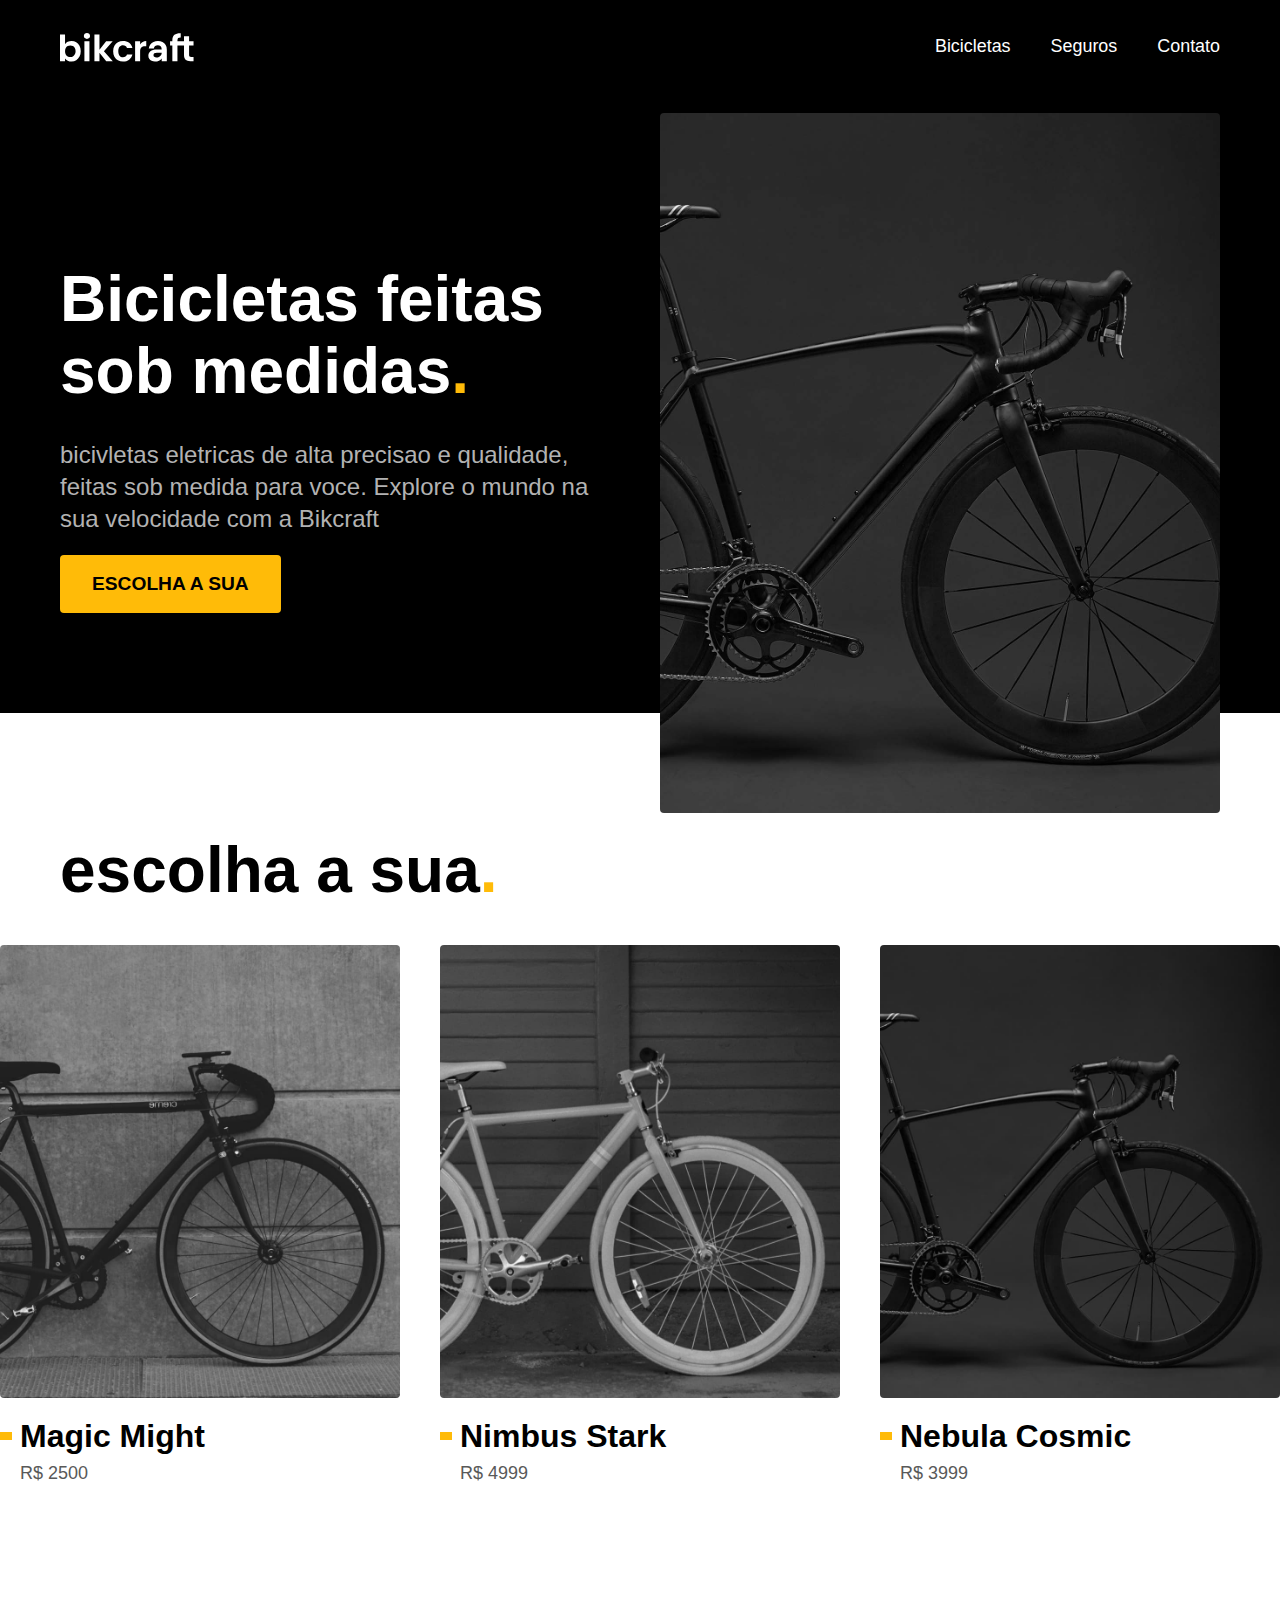
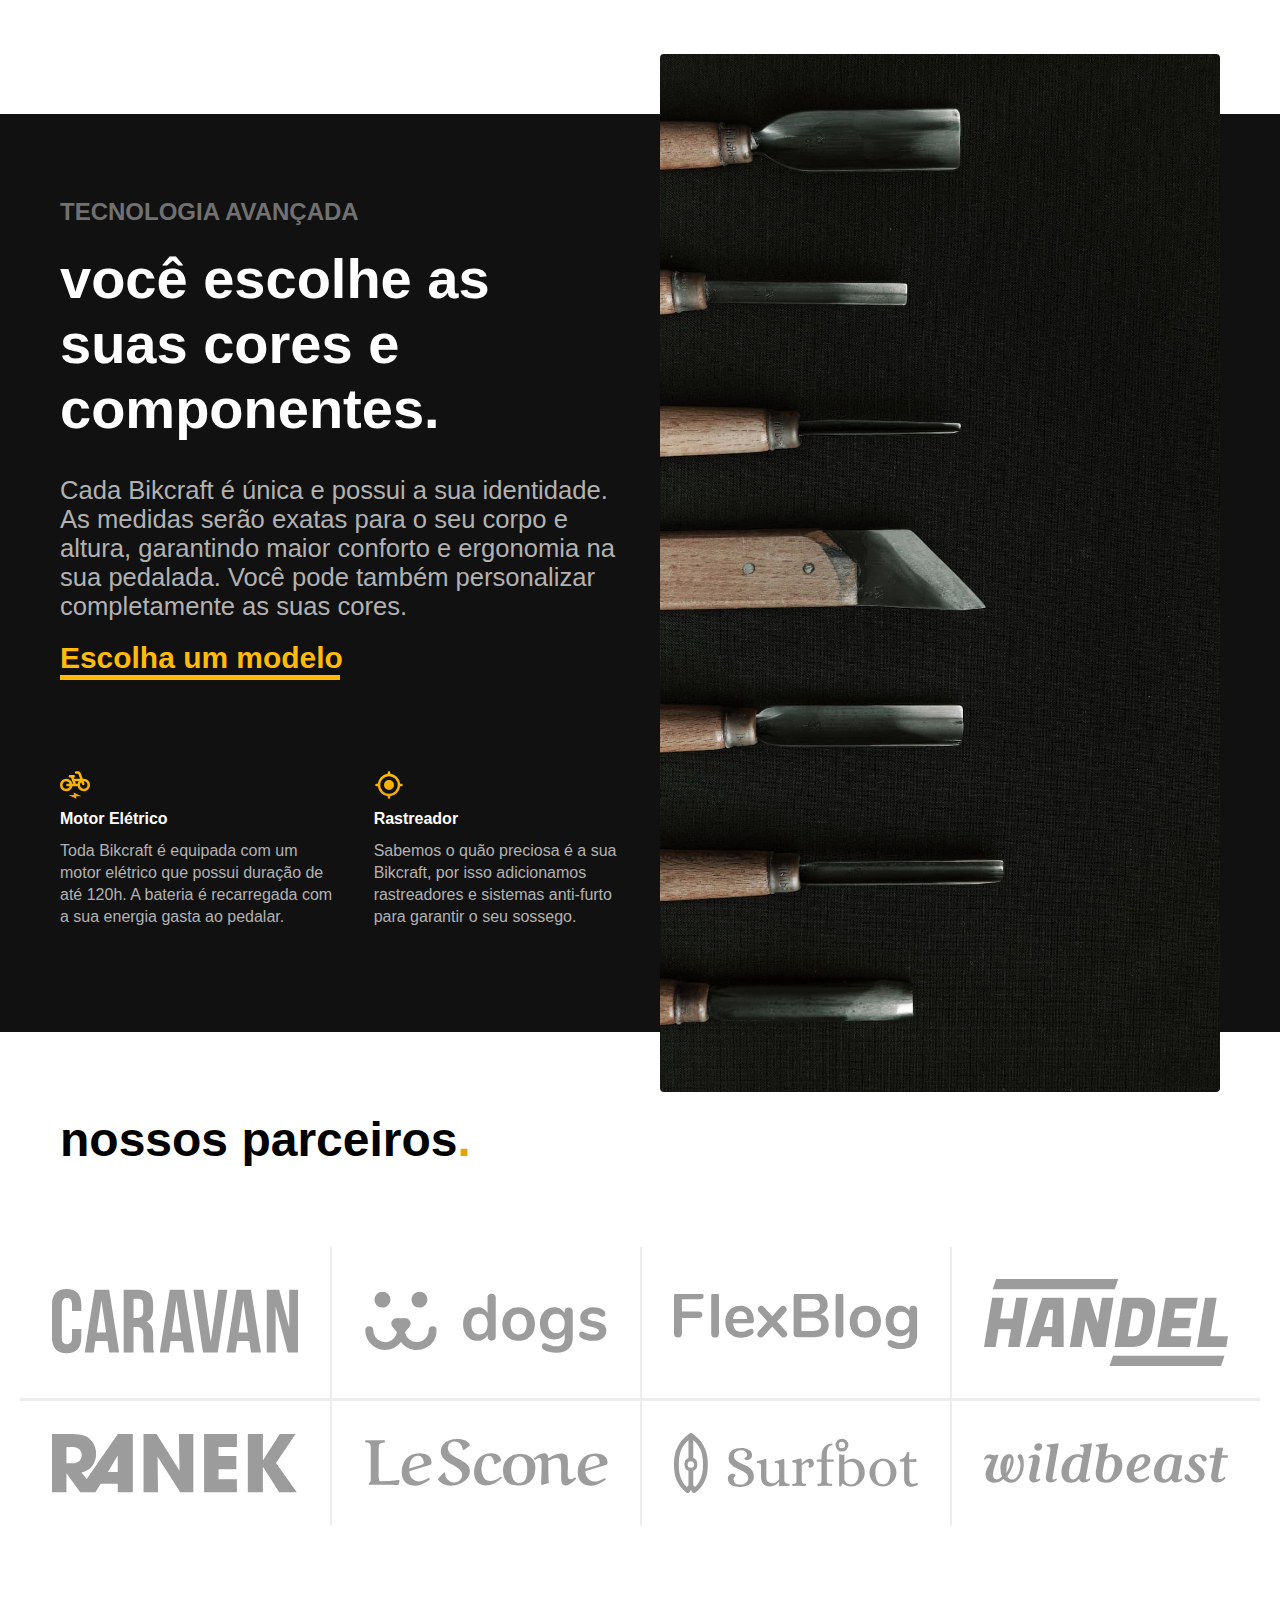
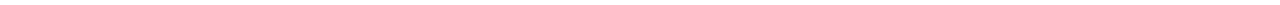
==== index.html @ d953f9ad "retirando a ultima foto do (nossos parceiros)" ====
<!DOCTYPE html>
<html lang="pt-br">

<head>
  <meta charset="UTF-8" />
  <meta http-equiv="X-UA-Compatible" content="IE=edge" />
  <meta name="viewport" content="width=device-width, initial-scale=1.0" />
  <meta name="`description"
    content="Bicicletas elétricas de alta precisão e qualidade, feitas sob medida para cliente. Explore o mundo na sua velocidade com a Bikcraft" />
  <link rel="shortcut icon" href="./img/icones/velocidade.svg" type="image/x-icon" />
  <title>Bikcraft-Bicicletas Elétricas</title>
  <link rel="stylesheet" href="style.css" />
</head>

<body>
  <header class="header-bg">
    <div class="header">
      <a href="./"><img src="./img/bikcraft.svg" alt="Logo da marca" /></a>
      <ul class="header-menu">
        <li><a href="./bicicleta.html">Bicicletas</a></li>
        <li><a href="./seguros.html">Seguros</a></li>
        <li><a href="./contato.html">Contato</a></li>
      </ul>
    </div>
  </header>
  <main class="introducao-bg">
    <div class="introducao">
      <div class="introducao-conteudo">
        <h1>Bicicletas feitas sob medidas<span>.</span></h1>
        <p>
          bicivletas eletricas de alta precisao e qualidade, feitas sob medida
          para voce. Explore o mundo na sua velocidade com a Bikcraft
        </p>
        <a href="./bicicletas.html">Escolha a sua</a>
      </div>
      <div class="introducao-img">
        <img src="./img/fotos/introducao.jpg" alt="bicicleta eletrica preta" />
      </div>
    </div>
  </main>
  <div class="escolha-sua">
    <div class="escolha-sua-bg">
      <div>
        <h1>escolha a sua<span>.</span></h1>
      </div>
      <ul>
        <a href="">
          <li>
            <img src="./img/bicicletas/magic-home.jpg" alt="bicicleta cor preta, fundo preto fosco" />
            <div>
              <h2>Magic Might</h2>
              <span>R$ 2500</span>
            </div>
          </li>
        </a>
        <a href="">
          <li>
            <img src="./img/bicicletas/nebula-home.jpg" alt="bicicleta" />
            <div>
              <h2>Nimbus Stark</h2>
              <span>R$ 4999</span>
            </div>
          </li>
        </a>
        <a href="">
          <li>
            <img src="./img/bicicletas/nimbus-home.jpg" alt="bicicleta cor branca" />
            <div>
              <h2>Nebula Cosmic</h2>
              <span>R$ 3999</span>
            </div>
          </li>
        </a>
      </ul>
    </div>
  </div>
  <article>
    <div class="tecnologia-avancada">
      <div class="textos">
        <h1>TECNOLOGIA AVANÇADA
        </h1>
        <h2>você escolhe as suas cores e componentes<span>.</span></h2>
        <p>Cada Bikcraft é única e possui a sua identidade. As medidas serão exatas para o seu corpo e altura, garantindo maior conforto e ergonomia na sua pedalada. Você pode também personalizar completamente as suas cores.</p>
        <a href="./"><h3>Escolha um modelo</h3></a>
        <ul>
          <li>
            <img src="./img/icones/eletrica.svg" alt="">
            <h4>Motor Elétrico</h4>
          <p>Toda Bikcraft é equipada com um motor elétrico que possui duração de até 120h. A bateria é recarregada com a sua energia gasta ao pedalar.</p></li>
          <li>
            <img src="./img/icones/rastreador.svg" alt="">
            <h4>Rastreador</h4>
          <p>Sabemos o quão preciosa é a sua Bikcraft, por isso adicionamos rastreadores e sistemas anti-furto para garantir o seu sossego.</p></li>
        </ul>
      </div>
      <div class="container-img">
      <img src="./img/fotos/tecnologia.jpg" alt="">
      </div>
    </div>
  </article>
  <section>
    <h2>nossos parceiros<span>.</span></h2>
    <ul>
      <li><img src="./img/parceiros/caravan.svg" alt=""></li>
      <li><img src="./img/parceiros/dogs.svg" alt=""></li>
      <li><img src="./img/parceiros/flexblog.svg" alt=""></li>
      <li><img src="./img/parceiros/handel.svg" alt=""></li>
      <li><img src="./img/parceiros/ranek.svg" alt=""></li>
      <li><img src="./img/parceiros/lescone.svg" alt=""></li>
      <li><img src="./img/parceiros/surfbot.svg" alt=""></li>
      <li><img src="./img/parceiros/wildbeast.svg" alt=""></li>
    </ul>
  </section>
</body>

</html>
---- style.css ----
* {
  margin: 0;
  padding: 0;
  box-sizing: border-box;
  list-style: none;
  text-decoration: none;
}
body {
    background-color: white;
  font-family: Arial, Helvetica, sans-serif;
  color: var(--W);
}
:root {
  --c12-color: #000000;
  --c11-color: #111111;
  --c10-color: #2e2e2e;
  --c9-color:  #404040;
  --c8-color:  #595959;
  --c7-color:  #717171;
  --c6-color:  #9c9c9c;
  --c5-color:  #b2b2b2;
  --c4-color:  #cccccc;
  --c3-color:  #dedede;
  --c2-color:  #ededed;
  --c1-color:  #f7f7f7;
  --W:         #ffffff;
  --p5-color:  #332200;
  --p4-color:  #664400;
  --p3-color:  #a66f00;
  --p2-color:  #e4a30b;
  --p1-color:  #ffbb08;
}
a{
    color: inherit;
}
.header-bg{
    background-color: var(--c12-color);
}
.header{
    display: flex;
    flex-wrap: wrap;
    justify-content: space-between;
    align-items: center;
    padding: 1.25rem;
    max-width: 1200px;
    margin: 0 auto;
    padding: 1.25rem;
    
}
.header-menu{
    display: flex;
    flex-wrap: wrap;
    gap: 2.5rem;
}
.header-menu a{
    display: inline-block;
    padding: 1rem 0;
    color: var(--W);
    font-size: 1.12rem;
    position: relative;
}
.header-menu a::after{
    content: "";
    display: block;
    height: 2px;
    width:0%;
    background-color: var(--W);
    margin-top: 4px;
    transition: 0.3s;
    position: absolute;
}
.header-menu a:hover::after{
    width: 100%;
}
img{
    width: 100%;
    display:block;
}
.introducao{
    display: grid;
    grid-template-columns: repeat(2,1fr);
    gap:0 2.5rem;
    max-width: 1200px;
    padding: 1.25rem;
    margin: 0 auto;
}
.introducao-bg{
    background-color: rgb(0, 0, 0);
    box-shadow: inset 0 -120px rgb(255, 255, 255);
}
.introducao-conteudo{
    align-self: end;
    padding-bottom: 12.5rem;
}
.introducao-conteudo h1{
    font-size: 4rem;
    margin-bottom:2rem;
    line-height: 1.125;
}
.introducao-conteudo span, .escolha-sua-bg div span{
    color: var(--p1-color);
}
.introducao-conteudo p{
    color: var(--c5-color);
    line-height: 2rem;
    font-size:1.5rem;
    margin-bottom:1.25rem;
}
.introducao-conteudo a{
    display: inline-block;
    font-size: 1.2rem;
    font-weight: bold;
    line-height: 1.33;
    text-transform: uppercase;
    color: var(--c12-color);
    padding: 1rem 2rem;
    border-radius: 4px;
    background-color: var(--p1-color);
    box-shadow: 0px 1px 2px rgb(0, 0, 0, 0.1);
}
.introducao-conteudo a:hover{
    background-color:#e2a408;
}
.introducao img, .container-img img{
    height: 100%;
    object-fit: cover;
    border-radius: 4px;
}
.escolha-sua{
    color: var(--c12-color);
    padding-bottom: 150px;
}
.escolha-sua-bg > div{
    max-width: 1200px;
    margin: 0 auto;
    font-size: 2rem;
    font-weight: bold;
    margin-bottom: 2.4rem;
    padding-left: 20px;
}
.escolha-sua-bg ul{
    max-width: 1400px;
    margin: 0 auto;
    display: grid;
    grid-template-columns: repeat(3,1fr);
    gap: 2.5rem;
}
.escolha-sua-bg img{
   max-width: 100%;
   min-width: 280px;
   border-radius: 4px;
   margin-bottom: 20px;
   object-fit: cover;
}
.escolha-sua-bg ul a li div > h2{
    font-size: 2rem;
    margin-bottom: 0.5rem;
    display: flex;
    align-items: center;
    
}
.escolha-sua-bg h2::before{
    content: "";
    display: inline-block;
    width: 12px;
    height: 8px;
    background-color: var(--p1-color);
    margin-right: 8px;
    transition: width 0.2s;
}
.escolha-sua-bg a:hover h2::before{
    width: 24px;
}
.escolha-sua-bg ul a li span{
    color: var(--c8-color);
    padding-left: 20px;
    font-size: 1.125rem;
}
article{

    box-shadow: inset 0 -80px var(--W), inset 0 80px var(--W);
    background-color:var(--c11-color);
}
.tecnologia-avancada{
    display: grid;
    grid-template-columns: repeat(2,1fr);
    gap:0 2.5rem;
    max-width: 1200px;
    padding: 1.25rem;
    margin: 0 auto;
}
.textos{
    padding: 9rem 0;
}
.textos h1{
font-size: 1.5rem;
color: var(--c7-color);
margin-bottom: 20px;
}
.textos h2{
    font-size: 3.5rem;
    margin-bottom: 35px;
}
.textos p{
    font-size: 1.6rem;
    color:var(--c5-color);
    margin-bottom: 20px;
}
.textos a{
    font-size: 1.6rem;
    color: var(--p1-color);
    display: inline-block;
}
.textos a h3{
    display: flex;
    flex-direction: column-reverse;
}
.textos h3::before{
    display: block;
    content: "";
    width: 17.5rem;
    height: 5px;
    background-color: var(--p1-color);
}
.textos a:hover h3::before{
    background-color: var(--W);
}
.textos h3:hover{
    color: var(--W);
}
.textos ul{
    margin-top: 90px;
    display: flex;
    gap: 40px;
}
.textos li{
    display: flex;
    flex-direction: column;
}
.textos li h4{
    margin-bottom: 12px;
}
.textos li p{
    font-size: 1rem;
    line-height: 22px;
}
.textos li img{
    width: 30px;
    margin-bottom: 10px;
}
section h2 {
    margin: 0 auto;
    max-width: 1200px;
    font-size: 3rem;
    color:var(--c12-color);
    padding-left: 20px;
}
section h2 > span{
    color: var(--p2-color);
}
section ul{
    max-width:1400px;
    display: grid;
    grid-template-columns: repeat(4, 1fr);
    margin: 0 auto;
    padding: 5rem 20px;
}
section ul li{
  display: flex;
  padding: 2rem;
  border-left: 2px solid var(--c2-color);
}
section ul li{
    border-top: solid var(--c2-color);
}
section ul li:nth-last-child(n + 5) {
    border-top: 2px solid var(--cor-2);
  }
section ul li img{
    max-width: 100%;
    height: auto;
    display: block;
    margin: auto;
}
section ul li:first-child, section ul li:nth-child(5) {
    border-left: none;
}
@media screen and (max-width:950px) and (max-width:1400px){
    .escolha-sua-bg ul{
        gap: 1.5rem;
        margin: 0 1rem;
        overflow: scroll;
        overflow-y:hidden;
        padding-bottom: 8px;
      }
      .escolha-sua-bg > li:last-child{
        background-color: red;
      }
      .tecnologia-avancada{
          grid-template-columns: 1fr;
      }
      .container-img{
           display: none;
      }
}
@media (max-width:820px) {
    .header-menu{
        gap:1.25rem;
    }
    .header-menu a{
        background-color: var(--c11-color);
        padding: 0.75rem 1rem;
        border-radius:4px ;
    }
    .header-menu a::after{
        display: none;
    }
    .header-menu a:hover{
        background-color:var(--c10-color);
    }
    .introducao{
        grid-template-columns: 1fr;
    }
    .introducao-conteudo{
        padding-bottom: 1.5rem;
    }
    .introducao img{
        height: 300px;
    }
    .escolha-sua-bg > div{
        font-size: 1rem;
    }
    .escolha-sua{
        display: block;
    }
    .introducao-conteudo h1, .textos h1{
        font-size: 2rem;
        margin-bottom:0.5rem;
    }
    .introducao-conteudo p, .textos p{
        font-size: 1.125rem;
        line-height: 1.5rem;
    }

    .introducao-conteudo a{
        font-size: 1rem;
        line-height: 1.33;
        padding: 1rem 1rem;
    }
    section ul{
            grid-template-columns: repeat(2,1fr);
    }
    section ul li:nth-child(odd) {
        border-left: none;
    }
    section ul li:nth-child(n+3){
        border-top: 2px solid var(--c2-color);
      }
}
@media(max-width:600px){
    .header{
        flex-direction: column;
    }
    .header-menu{
        gap:0.75rem;
        margin-top: 1rem;
        flex-direction: column;
        align-items: center;
    }
    .header-menu a{
        padding:0.5rem 0.75rem;
        /*font-size:;*/
    }
    .header > a::after{
        display: block;
        width: 50%;
        margin: 5px auto 0 auto;
        content: "";
        height: 2px;
        background-color: var(--W);
      }
}
@media screen and (max-width:600px) {
    .escolha-sua{
        padding-bottom: 0;
    }
    .textos h1{
        font-size: 1.2rem;
    }
    .textos h2{
        font-size: 2rem;
    }
    .textos ul{
        margin-top: 80px;
        display: flex;
        flex-direction: column;
        gap: 40px;
    }
}
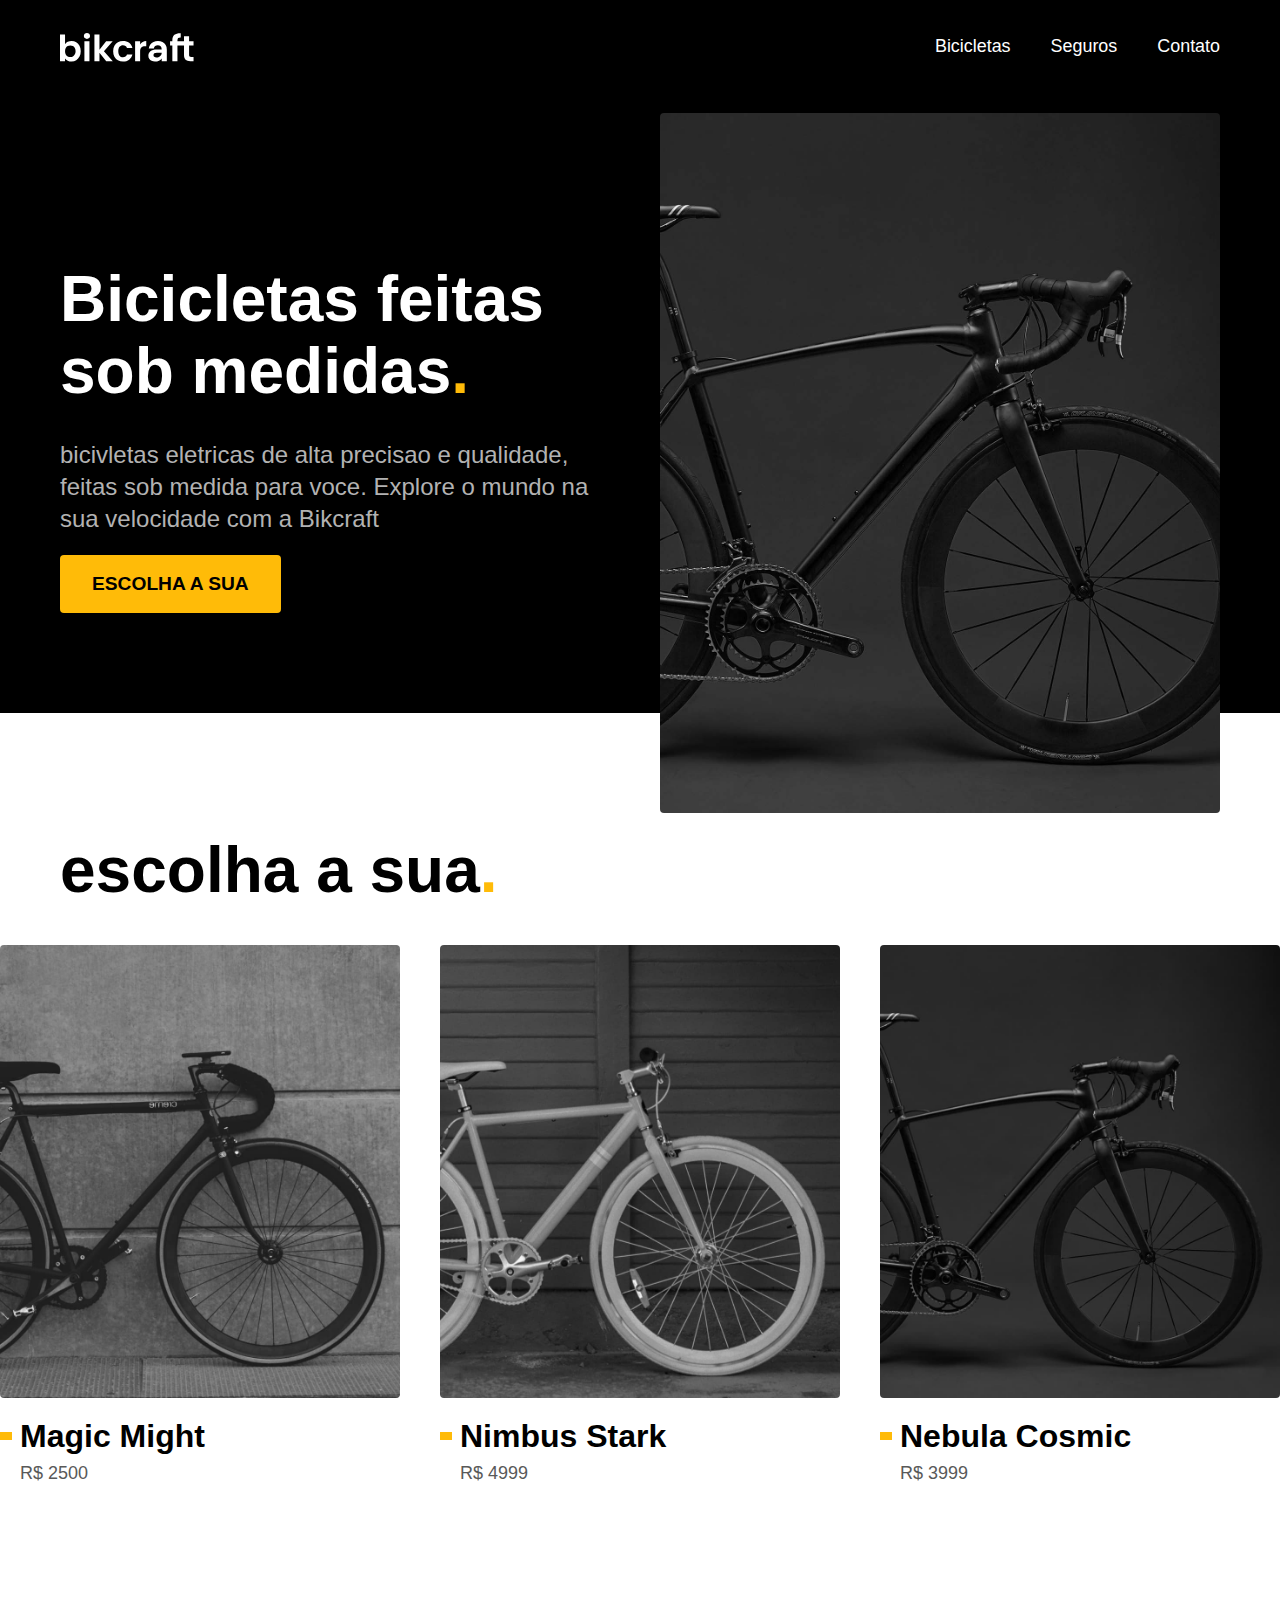
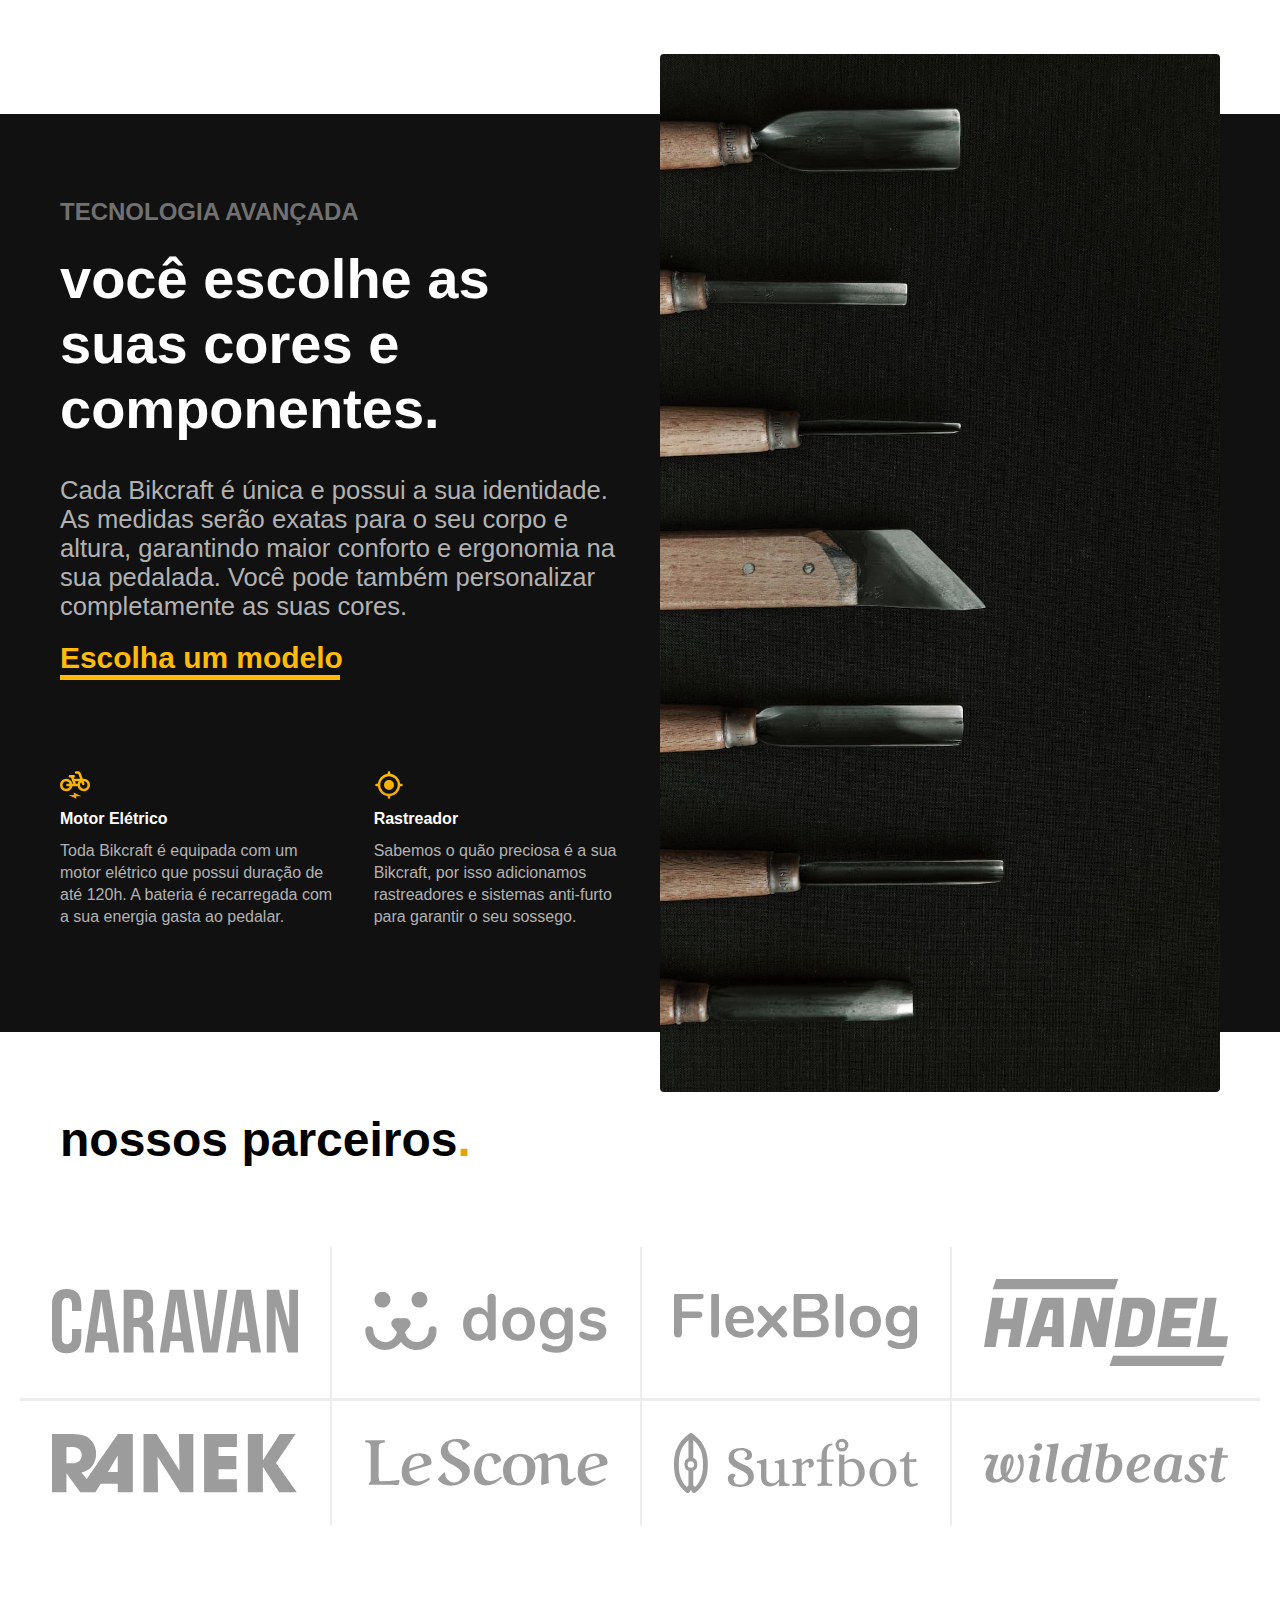
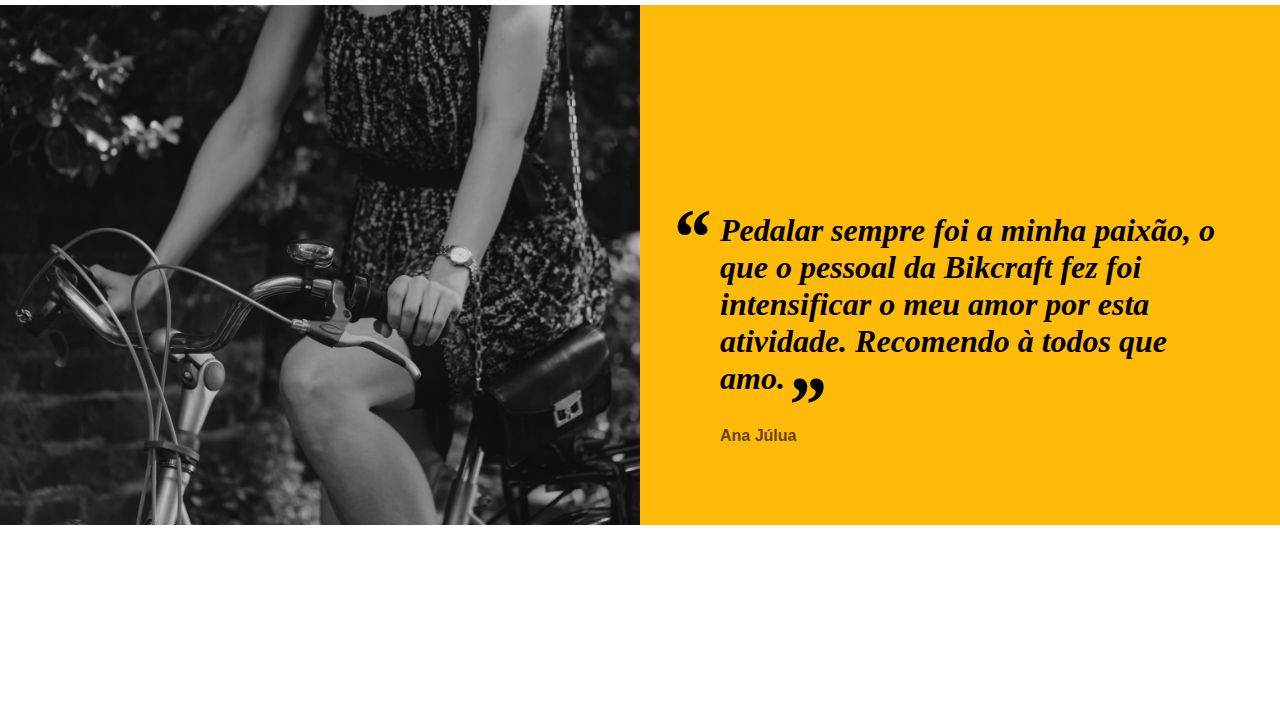
==== commit a39e7b04: "adicionei um novo container" ====
--- a/index.html
+++ b/index.html
@@ -111,6 +111,13 @@
       <li><img src="./img/parceiros/wildbeast.svg" alt=""></li>
     </ul>
   </section>
+   <div class="pedalar">
+     <div class="pedalada-img">
+     <img src="./img/fotos/depoimento.jpg" alt="">
+     </div>
+     <div class="texto-pedalar"><p>Pedalar sempre foi a minha paixão, o que o pessoal da Bikcraft fez foi intensificar o meu amor por esta atividade. Recomendo à todos que amo.</p>
+    <span>Ana Júlua</span></div>
+   </div>
 </body>
 
 </html>--- a/style.css
+++ b/style.css
@@ -285,6 +285,48 @@
 section ul li:first-child, section ul li:nth-child(5) {
     border-left: none;
 }
+.pedalar{
+  display: grid;
+  grid-template-columns: repeat(2, 1fr);
+  background-color: var(--p1-color);
+ margin-bottom: 200px;
+}
+.pedalada-img > img{
+    max-height: 520px;
+    object-fit: cover;
+}
+.texto-pedalar{
+    color: black;
+    align-self: end;
+    padding: 40px 40px 80px 80px;
+}
+.texto-pedalar p{
+    position: relative;
+    max-width: 32ch;
+    font-size: 2rem;
+    font-family: "Merriweather", serif;
+    font-style: italic;
+    font-weight: 900;
+    margin-bottom: 30px;
+
+}
+.texto-pedalar p::before{
+    content: "“";
+    left: -50px;
+    top: -20px;
+}
+.texto-pedalar p::after{
+    content: "”";
+}
+.texto-pedalar p::after,.texto-pedalar p::before{
+    font-size: 5rem;
+    color: var(--cor-p2);
+    position: absolute;
+}
+.texto-pedalar span{
+    color: var(--p4-color);
+    font-weight: 600;
+}
 @media screen and (max-width:950px) and (max-width:1400px){
     .escolha-sua-bg ul{
         gap: 1.5rem;
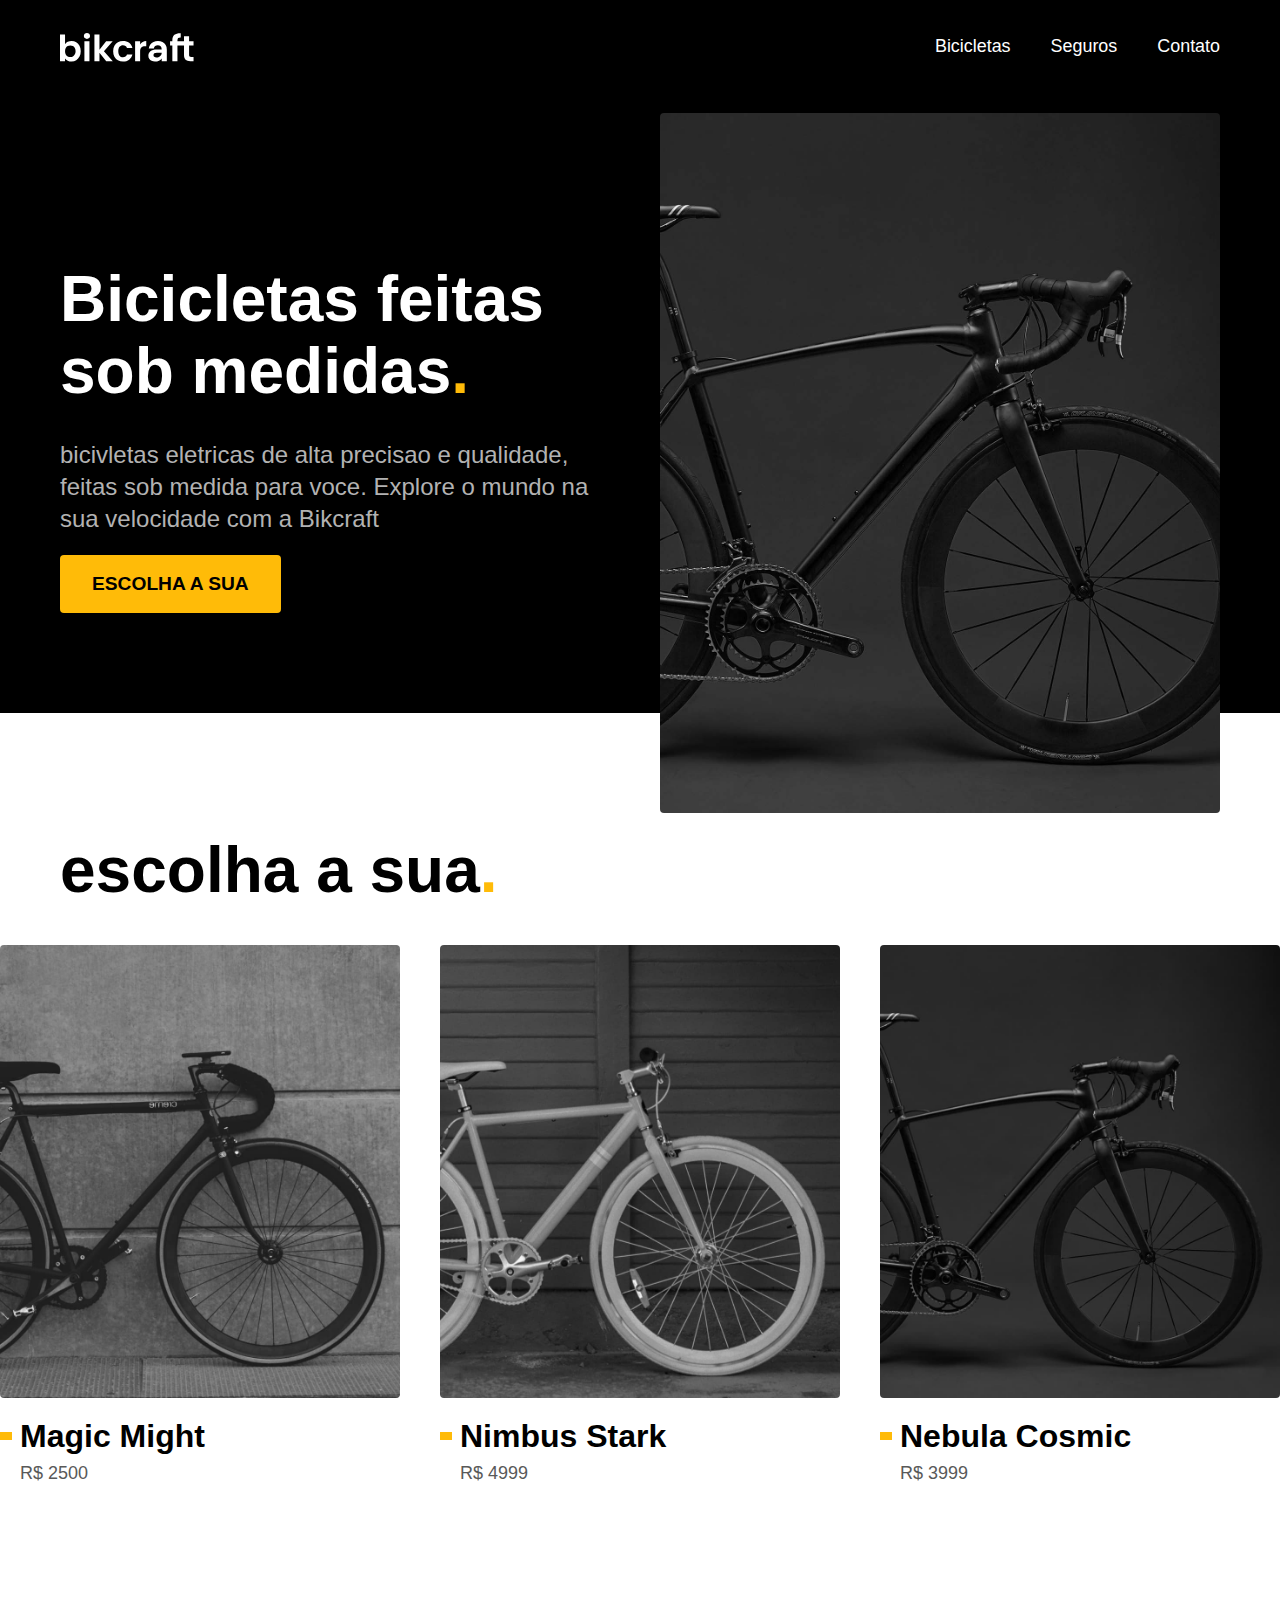
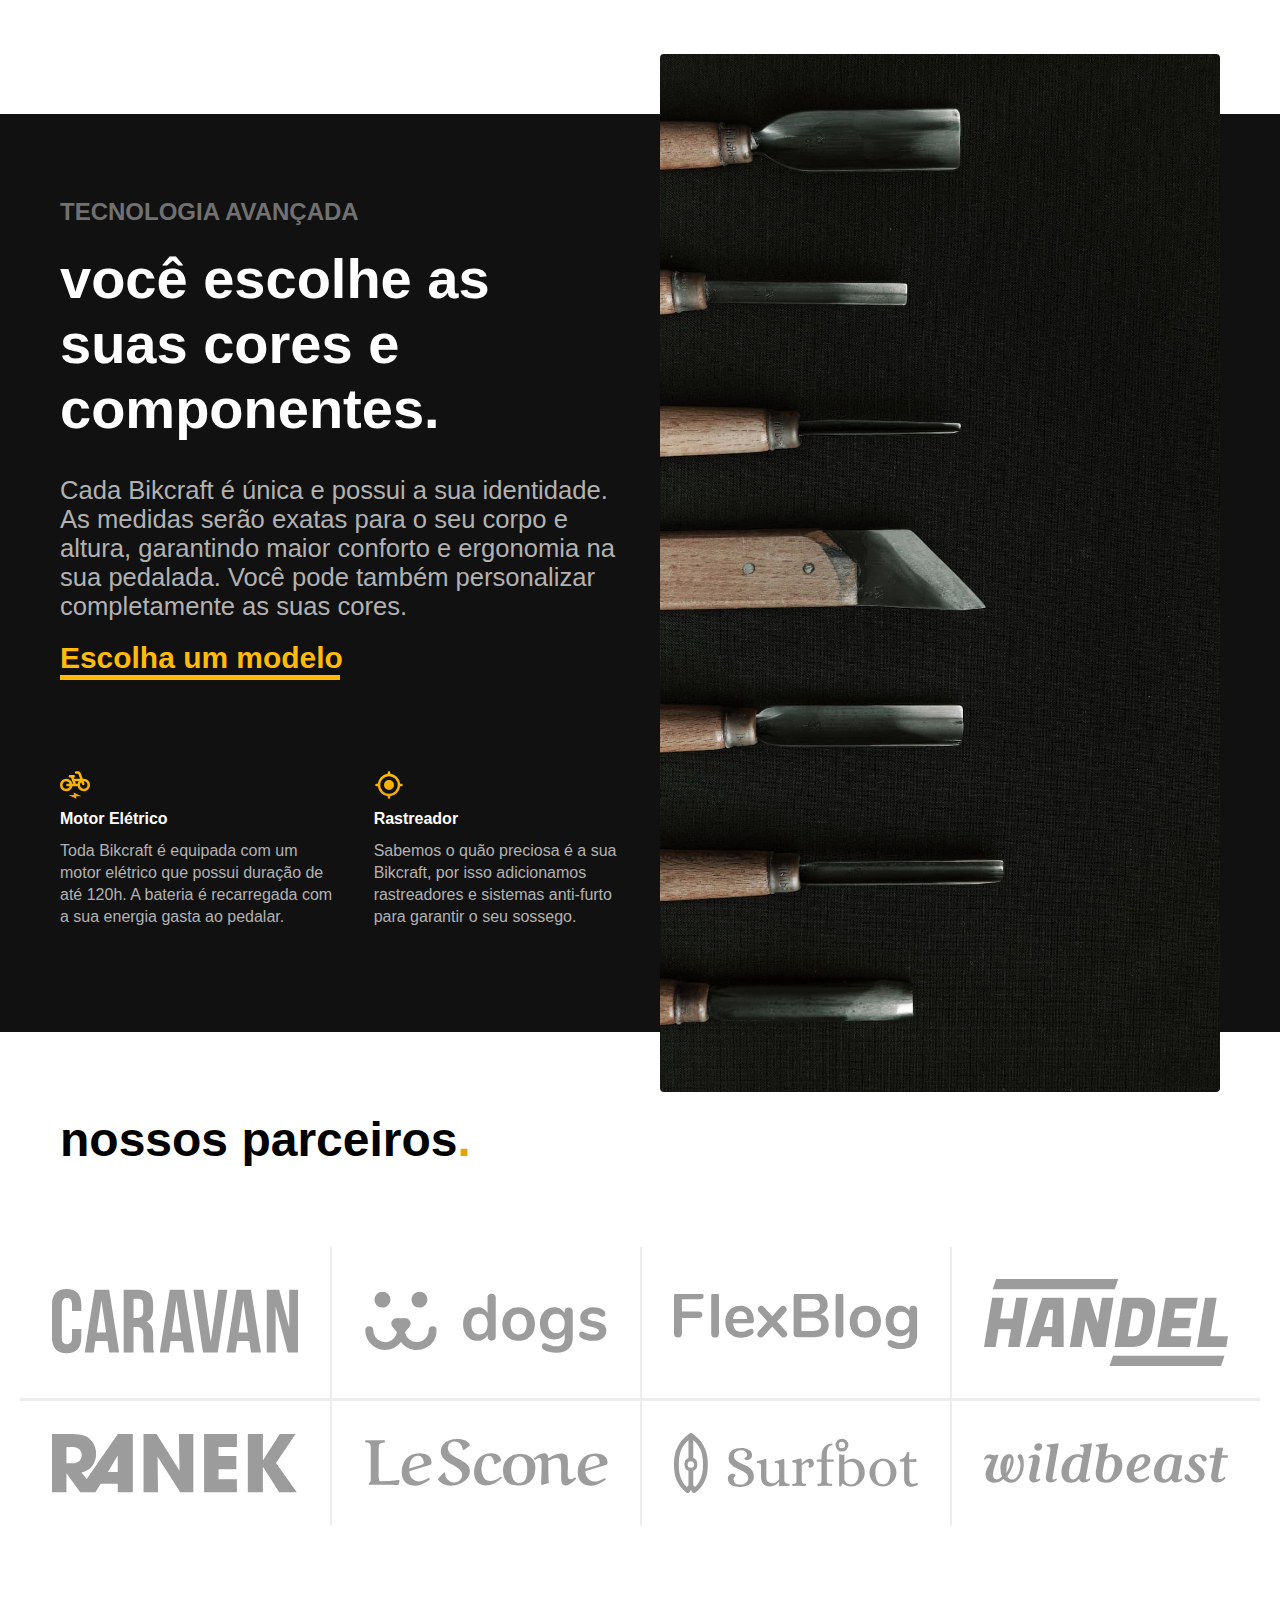
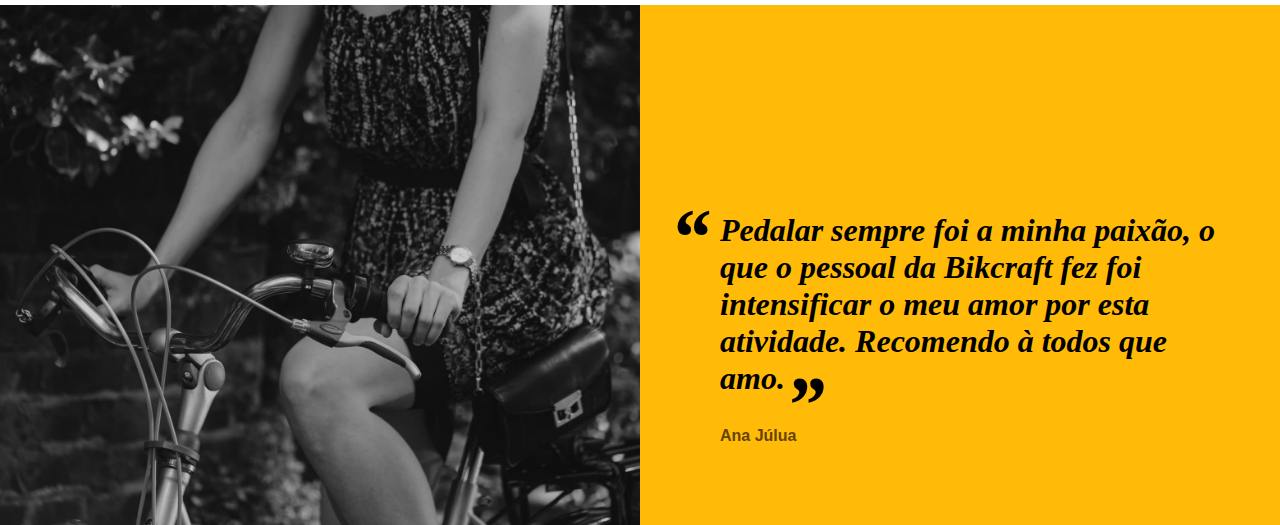
==== commit b72eb072: "pedalar arrumado" ====
--- a/index.html
+++ b/index.html
@@ -1,123 +1,179 @@
 <!DOCTYPE html>
 <html lang="pt-br">
+  <head>
+    <meta charset="UTF-8" />
+    <meta http-equiv="X-UA-Compatible" content="IE=edge" />
+    <meta name="viewport" content="width=device-width, initial-scale=1.0" />
+    <meta
+      name="`description"
+      content="Bicicletas elétricas de alta precisão e qualidade, feitas sob medida para cliente. Explore o mundo na sua velocidade com a Bikcraft"
+    />
+    <link
+      rel="shortcut icon"
+      href="./img/icones/velocidade.svg"
+      type="image/x-icon"
+    />
+    <title>Bikcraft-Bicicletas Elétricas</title>
+    <link rel="stylesheet" href="style.css" />
+  </head>
 
-<head>
-  <meta charset="UTF-8" />
-  <meta http-equiv="X-UA-Compatible" content="IE=edge" />
-  <meta name="viewport" content="width=device-width, initial-scale=1.0" />
-  <meta name="`description"
-    content="Bicicletas elétricas de alta precisão e qualidade, feitas sob medida para cliente. Explore o mundo na sua velocidade com a Bikcraft" />
-  <link rel="shortcut icon" href="./img/icones/velocidade.svg" type="image/x-icon" />
-  <title>Bikcraft-Bicicletas Elétricas</title>
-  <link rel="stylesheet" href="style.css" />
-</head>
-
-<body>
-  <header class="header-bg">
-    <div class="header">
-      <a href="./"><img src="./img/bikcraft.svg" alt="Logo da marca" /></a>
-      <ul class="header-menu">
-        <li><a href="./bicicleta.html">Bicicletas</a></li>
-        <li><a href="./seguros.html">Seguros</a></li>
-        <li><a href="./contato.html">Contato</a></li>
+  <body>
+    <header class="header-bg">
+      <div class="header">
+        <a href="./"><img src="./img/bikcraft.svg" alt="Logo da marca" /></a>
+        <ul class="header-menu">
+          <li><a href="./bicicleta.html">Bicicletas</a></li>
+          <li><a href="./seguros.html">Seguros</a></li>
+          <li><a href="./contato.html">Contato</a></li>
+        </ul>
+      </div>
+    </header>
+    <main class="introducao-bg">
+      <div class="introducao">
+        <div class="introducao-conteudo">
+          <h1>Bicicletas feitas sob medidas<span>.</span></h1>
+          <p>
+            bicivletas eletricas de alta precisao e qualidade, feitas sob medida
+            para voce. Explore o mundo na sua velocidade com a Bikcraft
+          </p>
+          <a href="./bicicletas.html">Escolha a sua</a>
+        </div>
+        <div class="introducao-img">
+          <img
+            src="./img/fotos/introducao.jpg"
+            alt="bicicleta eletrica preta"
+          />
+        </div>
+      </div>
+    </main>
+    <div class="escolha-sua">
+      <div class="escolha-sua-bg">
+        <div>
+          <h1>escolha a sua<span>.</span></h1>
+        </div>
+        <ul>
+          <a href="">
+            <li>
+              <img
+                src="./img/bicicletas/magic-home.jpg"
+                alt="bicicleta cor preta, fundo preto fosco"
+              />
+              <div>
+                <h2>Magic Might</h2>
+                <span>R$ 2500</span>
+              </div>
+            </li>
+          </a>
+          <a href="">
+            <li>
+              <img src="./img/bicicletas/nebula-home.jpg" alt="bicicleta" />
+              <div>
+                <h2>Nimbus Stark</h2>
+                <span>R$ 4999</span>
+              </div>
+            </li>
+          </a>
+          <a href="">
+            <li>
+              <img
+                src="./img/bicicletas/nimbus-home.jpg"
+                alt="bicicleta cor branca"
+              />
+              <div>
+                <h2>Nebula Cosmic</h2>
+                <span>R$ 3999</span>
+              </div>
+            </li>
+          </a>
+        </ul>
+      </div>
+    </div>
+    <article>
+      <div class="tecnologia-avancada">
+        <div class="textos">
+          <h1>TECNOLOGIA AVANÇADA</h1>
+          <h2>você escolhe as suas cores e componentes<span>.</span></h2>
+          <p>
+            Cada Bikcraft é única e possui a sua identidade. As medidas serão
+            exatas para o seu corpo e altura, garantindo maior conforto e
+            ergonomia na sua pedalada. Você pode também personalizar
+            completamente as suas cores.
+          </p>
+          <a href="./"><h3>Escolha um modelo</h3></a>
+          <ul>
+            <li>
+              <img src="./img/icones/eletrica.svg" alt="" />
+              <h4>Motor Elétrico</h4>
+              <p>
+                Toda Bikcraft é equipada com um motor elétrico que possui
+                duração de até 120h. A bateria é recarregada com a sua energia
+                gasta ao pedalar.
+              </p>
+            </li>
+            <li>
+              <img src="./img/icones/rastreador.svg" alt="" />
+              <h4>Rastreador</h4>
+              <p>
+                Sabemos o quão preciosa é a sua Bikcraft, por isso adicionamos
+                rastreadores e sistemas anti-furto para garantir o seu sossego.
+              </p>
+            </li>
+          </ul>
+        </div>
+        <div class="container-img">
+          <img src="./img/fotos/tecnologia.jpg" alt="" />
+        </div>
+      </div>
+    </article>
+    <section>
+      <h2>nossos parceiros<span>.</span></h2>
+      <ul>
+        <li><img src="./img/parceiros/caravan.svg" alt="" /></li>
+        <li><img src="./img/parceiros/dogs.svg" alt="" /></li>
+        <li><img src="./img/parceiros/flexblog.svg" alt="" /></li>
+        <li><img src="./img/parceiros/handel.svg" alt="" /></li>
+        <li><img src="./img/parceiros/ranek.svg" alt="" /></li>
+        <li><img src="./img/parceiros/lescone.svg" alt="" /></li>
+        <li><img src="./img/parceiros/surfbot.svg" alt="" /></li>
+        <li><img src="./img/parceiros/wildbeast.svg" alt="" /></li>
+      </ul>
+    </section>
+    <div class="pedalar">
+      <div class="pedalada-img">
+        <img src="./img/fotos/depoimento.jpg" alt="" />
+      </div>
+      <div class="texto-pedalar">
+        <p>
+          Pedalar sempre foi a minha paixão, o que o pessoal da Bikcraft fez foi
+          intensificar o meu amor por esta atividade. Recomendo à todos que amo.
+        </p>
+        <span>Ana Júlua</span>
+      </div>
+    </div>
+    <div class="seguros">
+      <h1>Seguro<span>.</span></h1>
+      <ul class="item-seguros">
+        <li>
+          <h1>Prata</h1>
+          <p>R$ 199</p>
+          <p>mensal</p>
+          <ul><li>Duas Trocas por ano</li>
+            <li>Assistencia</li>
+            <li>Suporte 08h</li>
+            <li>Coberto estadual</li></ul>
+            <button>Escreva-se</button>
+        </li>
+        <li>
+          <h1>Prata</h1>
+          <p>R$ 199</p>
+          <p>mensal</p>
+          <ul><li>Duas Trocas por ano</li>
+            <li>Assistencia</li>
+            <li>Suporte 08h</li>
+            <li>Coberto estadual</li></ul>
+            <button>Escreva-se</button>
+        </li>
       </ul>
     </div>
-  </header>
-  <main class="introducao-bg">
-    <div class="introducao">
-      <div class="introducao-conteudo">
-        <h1>Bicicletas feitas sob medidas<span>.</span></h1>
-        <p>
-          bicivletas eletricas de alta precisao e qualidade, feitas sob medida
-          para voce. Explore o mundo na sua velocidade com a Bikcraft
-        </p>
-        <a href="./bicicletas.html">Escolha a sua</a>
-      </div>
-      <div class="introducao-img">
-        <img src="./img/fotos/introducao.jpg" alt="bicicleta eletrica preta" />
-      </div>
-    </div>
-  </main>
-  <div class="escolha-sua">
-    <div class="escolha-sua-bg">
-      <div>
-        <h1>escolha a sua<span>.</span></h1>
-      </div>
-      <ul>
-        <a href="">
-          <li>
-            <img src="./img/bicicletas/magic-home.jpg" alt="bicicleta cor preta, fundo preto fosco" />
-            <div>
-              <h2>Magic Might</h2>
-              <span>R$ 2500</span>
-            </div>
-          </li>
-        </a>
-        <a href="">
-          <li>
-            <img src="./img/bicicletas/nebula-home.jpg" alt="bicicleta" />
-            <div>
-              <h2>Nimbus Stark</h2>
-              <span>R$ 4999</span>
-            </div>
-          </li>
-        </a>
-        <a href="">
-          <li>
-            <img src="./img/bicicletas/nimbus-home.jpg" alt="bicicleta cor branca" />
-            <div>
-              <h2>Nebula Cosmic</h2>
-              <span>R$ 3999</span>
-            </div>
-          </li>
-        </a>
-      </ul>
-    </div>
-  </div>
-  <article>
-    <div class="tecnologia-avancada">
-      <div class="textos">
-        <h1>TECNOLOGIA AVANÇADA
-        </h1>
-        <h2>você escolhe as suas cores e componentes<span>.</span></h2>
-        <p>Cada Bikcraft é única e possui a sua identidade. As medidas serão exatas para o seu corpo e altura, garantindo maior conforto e ergonomia na sua pedalada. Você pode também personalizar completamente as suas cores.</p>
-        <a href="./"><h3>Escolha um modelo</h3></a>
-        <ul>
-          <li>
-            <img src="./img/icones/eletrica.svg" alt="">
-            <h4>Motor Elétrico</h4>
-          <p>Toda Bikcraft é equipada com um motor elétrico que possui duração de até 120h. A bateria é recarregada com a sua energia gasta ao pedalar.</p></li>
-          <li>
-            <img src="./img/icones/rastreador.svg" alt="">
-            <h4>Rastreador</h4>
-          <p>Sabemos o quão preciosa é a sua Bikcraft, por isso adicionamos rastreadores e sistemas anti-furto para garantir o seu sossego.</p></li>
-        </ul>
-      </div>
-      <div class="container-img">
-      <img src="./img/fotos/tecnologia.jpg" alt="">
-      </div>
-    </div>
-  </article>
-  <section>
-    <h2>nossos parceiros<span>.</span></h2>
-    <ul>
-      <li><img src="./img/parceiros/caravan.svg" alt=""></li>
-      <li><img src="./img/parceiros/dogs.svg" alt=""></li>
-      <li><img src="./img/parceiros/flexblog.svg" alt=""></li>
-      <li><img src="./img/parceiros/handel.svg" alt=""></li>
-      <li><img src="./img/parceiros/ranek.svg" alt=""></li>
-      <li><img src="./img/parceiros/lescone.svg" alt=""></li>
-      <li><img src="./img/parceiros/surfbot.svg" alt=""></li>
-      <li><img src="./img/parceiros/wildbeast.svg" alt=""></li>
-    </ul>
-  </section>
-   <div class="pedalar">
-     <div class="pedalada-img">
-     <img src="./img/fotos/depoimento.jpg" alt="">
-     </div>
-     <div class="texto-pedalar"><p>Pedalar sempre foi a minha paixão, o que o pessoal da Bikcraft fez foi intensificar o meu amor por esta atividade. Recomendo à todos que amo.</p>
-    <span>Ana Júlua</span></div>
-   </div>
-</body>
-
-</html>+  </body>
+</html>
--- a/style.css
+++ b/style.css
@@ -289,11 +289,13 @@
   display: grid;
   grid-template-columns: repeat(2, 1fr);
   background-color: var(--p1-color);
- margin-bottom: 200px;
 }
 .pedalada-img > img{
-    max-height: 520px;
+   width: 100%;
+   height: 100%;
+   max-height: 520px;
     object-fit: cover;
+    
 }
 .texto-pedalar{
     color: black;
@@ -327,6 +329,10 @@
     color: var(--p4-color);
     font-weight: 600;
 }
+.seguros{
+    background-color: black;
+    display: none;
+}
 @media screen and (max-width:950px) and (max-width:1400px){
     .escolha-sua-bg ul{
         gap: 1.5rem;
@@ -398,6 +404,17 @@
     section ul li:nth-child(n+3){
         border-top: 2px solid var(--c2-color);
       }
+      .pedalar{
+          grid-template-columns: 1fr;
+      }
+      .pedalada-img > img{
+          max-height: 200px;
+      }
+      .texto-pedalar{
+          padding: 40px;
+          margin: 0 auto;
+          text-align: center;
+      }
 }
 @media(max-width:600px){
     .header{
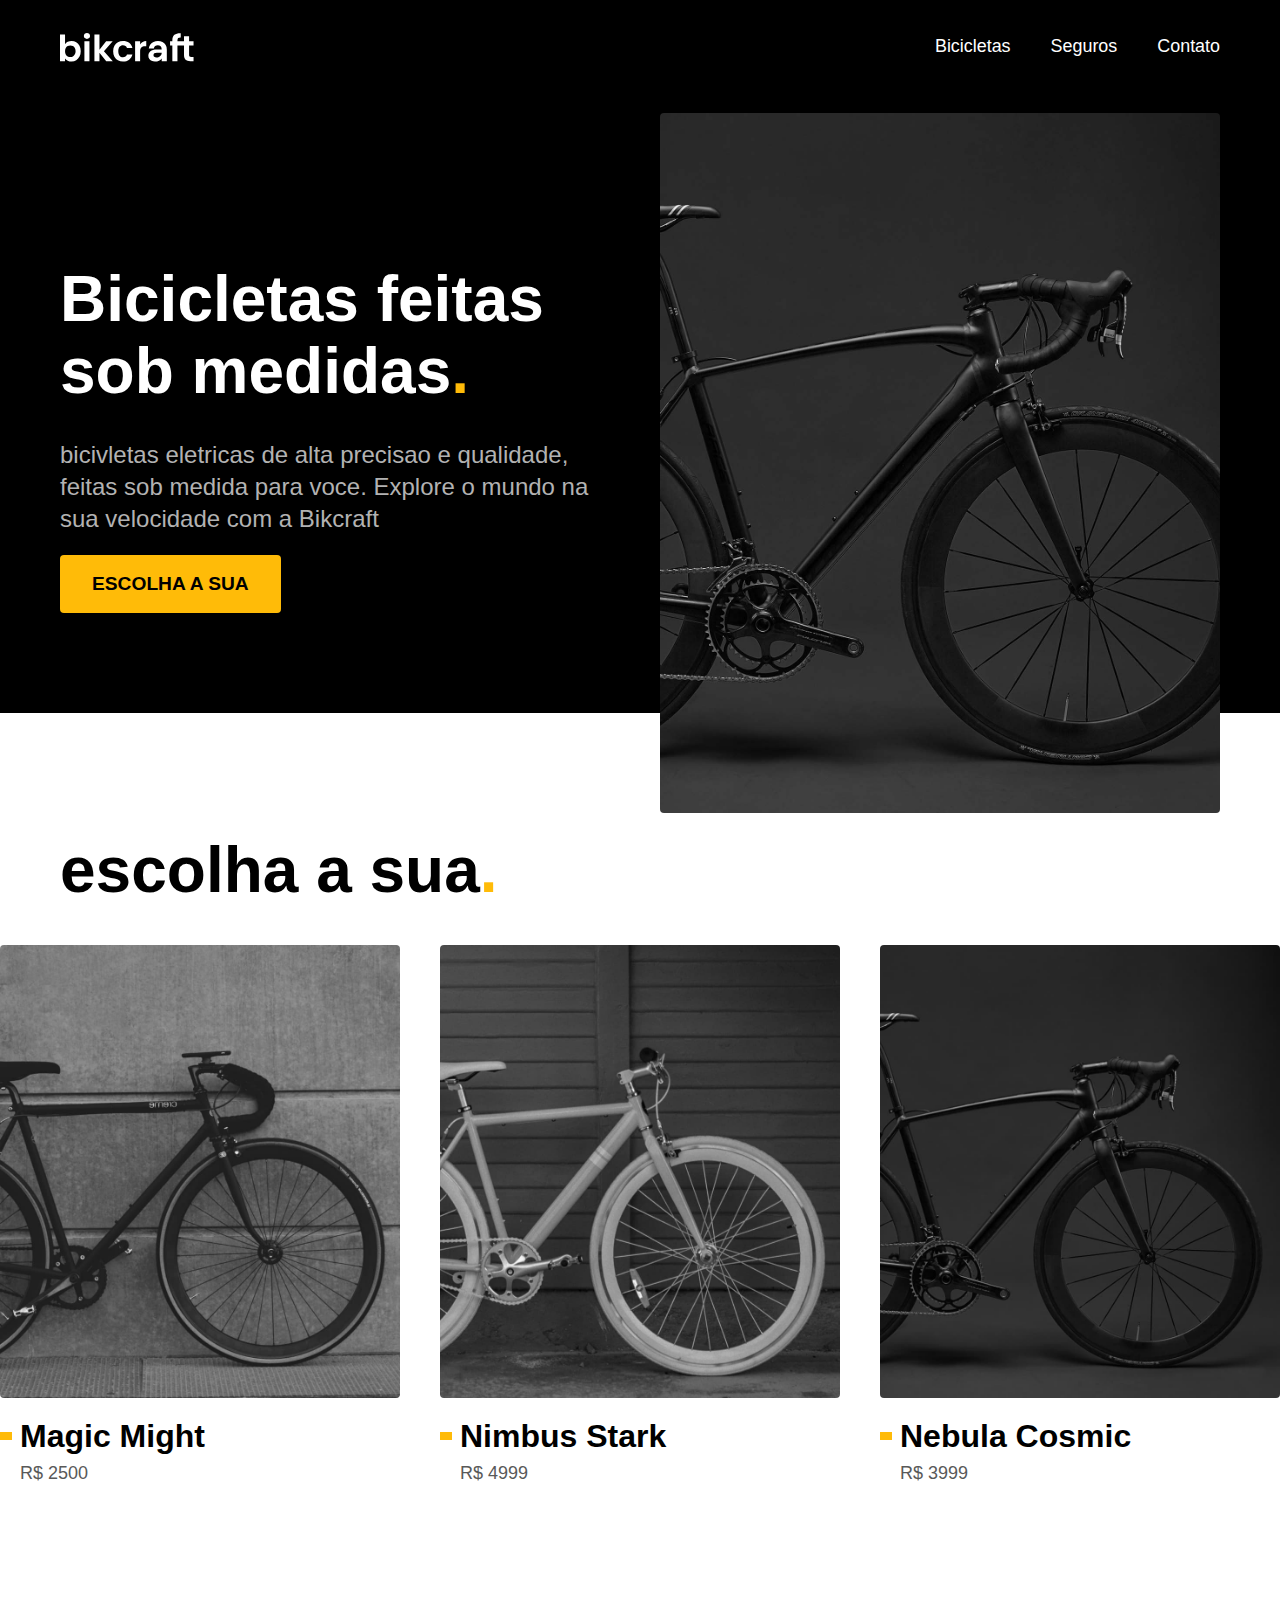
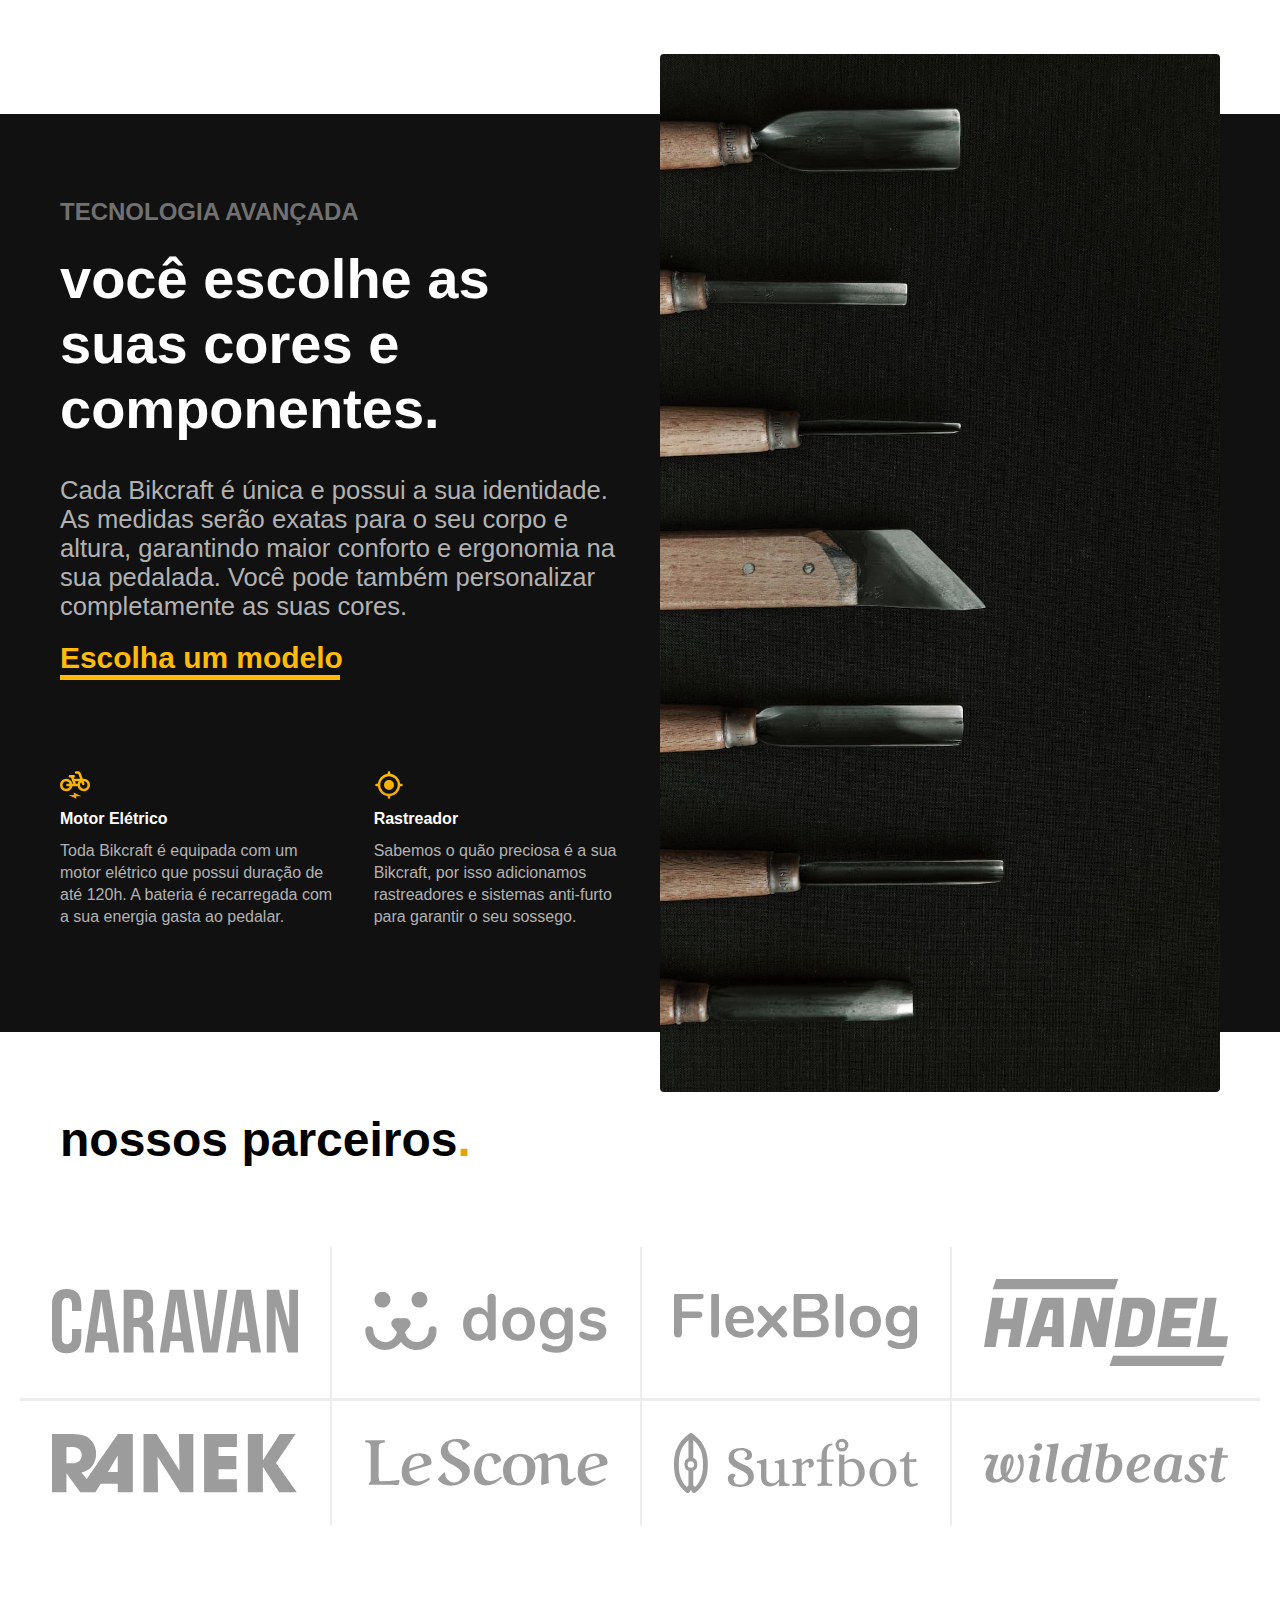
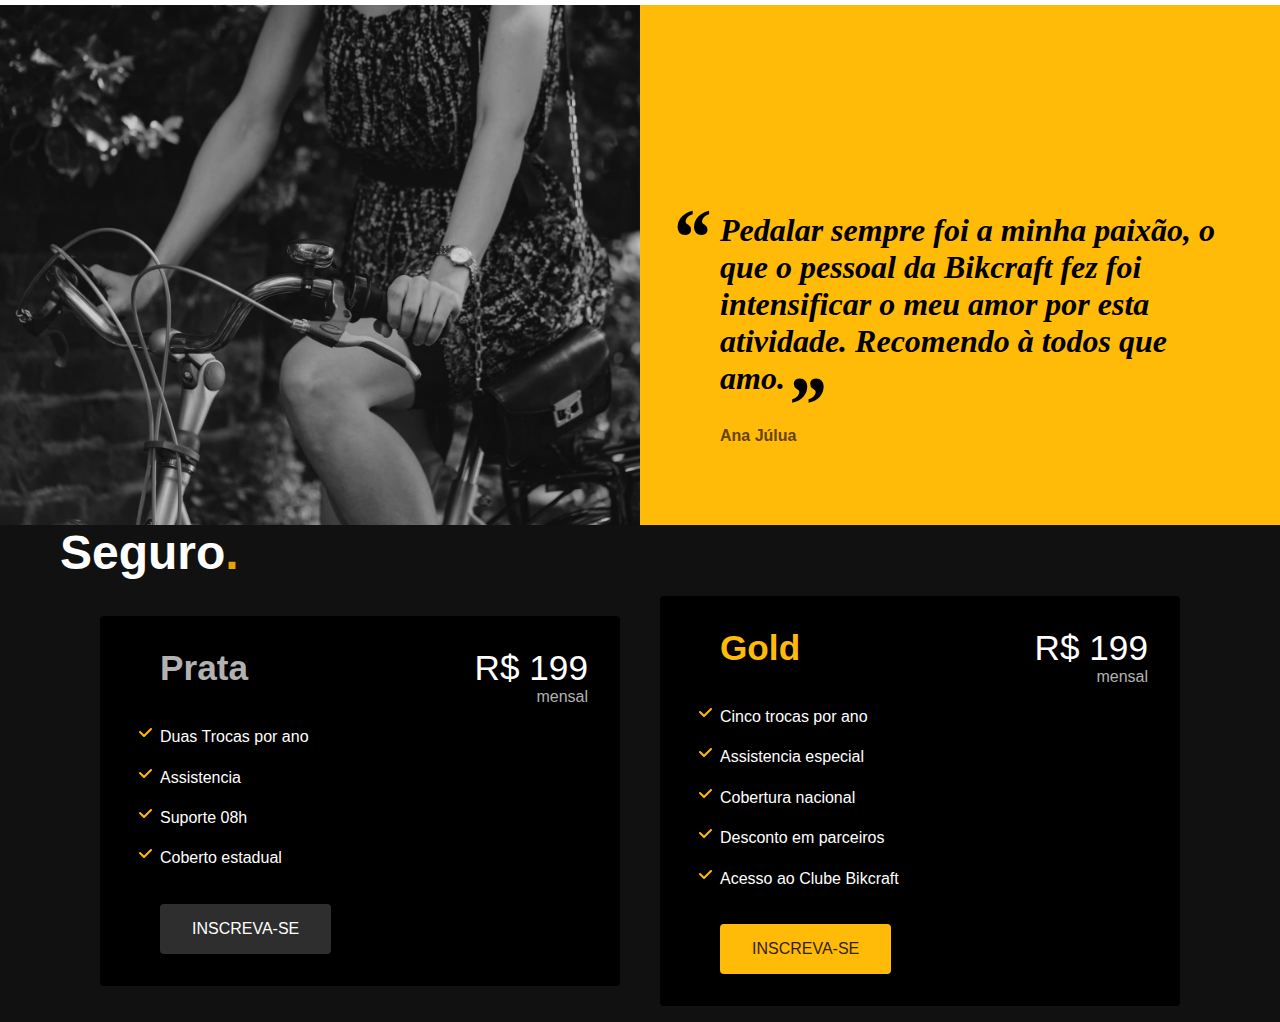
==== commit 862092f7: "adicionando novo container seguro" ====
--- a/index.html
+++ b/index.html
@@ -153,25 +153,35 @@
     <div class="seguros">
       <h1>Seguro<span>.</span></h1>
       <ul class="item-seguros">
-        <li>
+        <li class="sub-itens-seguros">
           <h1>Prata</h1>
-          <p>R$ 199</p>
-          <p>mensal</p>
-          <ul><li>Duas Trocas por ano</li>
+          <span
+            ><p>R$ 199</p>
+            <p>mensal</p></span
+          >
+
+          <ul>
+            <li>Duas Trocas por ano</li>
             <li>Assistencia</li>
             <li>Suporte 08h</li>
-            <li>Coberto estadual</li></ul>
-            <button>Escreva-se</button>
+            <li>Coberto estadual</li>
+          </ul>
+          <a href="./">Inscreva-se</a>
         </li>
-        <li>
-          <h1>Prata</h1>
-          <p>R$ 199</p>
-          <p>mensal</p>
-          <ul><li>Duas Trocas por ano</li>
-            <li>Assistencia</li>
-            <li>Suporte 08h</li>
-            <li>Coberto estadual</li></ul>
-            <button>Escreva-se</button>
+        <li class="sub-itens-seguros">
+          <h1>Gold</h1>
+          <span
+            ><p>R$ 199</p>
+            <p>mensal</p>
+          </span>
+          <ul>
+            <li>Cinco trocas por ano</li>
+            <li>Assistencia especial</li>
+            <li>Cobertura nacional</li>
+            <li>Desconto em parceiros</li>
+            <li>Acesso ao Clube Bikcraft</li>
+          </ul>
+          <a href="./">Inscreva-se</a>
         </li>
       </ul>
     </div>
--- a/style.css
+++ b/style.css
@@ -330,8 +330,88 @@
     font-weight: 600;
 }
 .seguros{
-    background-color: black;
-    display: none;
+    background-color: var(--c11-color);
+    
+}
+.seguros > h1{
+    max-width: 1200px;
+    margin: 0 auto;
+    font-size: 3rem;
+    color: var(--W);
+    padding-left: 20px;
+}
+.seguros h1 > span{
+    color: var(--p2-color);
+}
+.item-seguros{
+    max-width: 1200px;
+    display: grid;
+    grid-template-columns: repeat(2, 1fr);
+    gap:40px;
+    align-items: center;
+    padding: 1rem 3.75rem ;
+    margin: 0 auto;
+}
+.item-seguros > li{
+    display: grid;
+    grid-template-columns: 1fr auto;
+    padding: 32px 32px 32px 60px;
+    border-radius: 4px;
+    background-color: var(--c12-color);
+}
+.item-seguros li > h1{
+    color: var(--c5-color);
+    margin-bottom: 2.5rem;
+}
+.item-seguros li h1, .item-seguros li span p:nth-last-child(2){
+    font-size: 2.2rem;
+}
+.item-seguros li span > p:last-child{
+    color: var(--c5-color);
+    text-align: end;
+}
+.item-seguros li ul > li{
+    color:var(--W);
+    position: relative;
+    align-items: center;
+    margin-bottom: 1.4rem;
+}
+.item-seguros li ul > li::before{
+    display: inline-block;
+    content: "";
+    background-image: url(./img/icones/lista.svg);
+    position: absolute;
+    width: 13px;
+    height: 9px;
+    left: -21px;
+}
+.item-seguros li > a{
+    display: inline-block;
+    max-width: max-content;
+    background-color: var(--c10-color);
+    padding: 1rem 2rem;
+    border-radius: 4px;
+    border: none;
+    box-shadow: 0 1px 2px rgb(0 0 0 / 10%);
+    text-transform: uppercase;
+    color: var(--W);
+    margin-top: 0.9rem;
+}
+.item-seguros li:last-child a{
+    background: var(--p1-color);
+    color: var(--p5-color);
+}
+.sub-itens-seguros:last-child h1{
+    color: var(--p1-color);
+}
+.sub-itens-seguros:first-child a:hover{
+    background-color: var(--c9-color);
+}
+.sub-itens-seguros:last-child a:hover{
+    background-color:#e2a408;
+}
+.item-seguros li > a{
+    grid-column: 1/-1;
 }
 @media screen and (max-width:950px) and (max-width:1400px){
     .escolha-sua-bg ul{
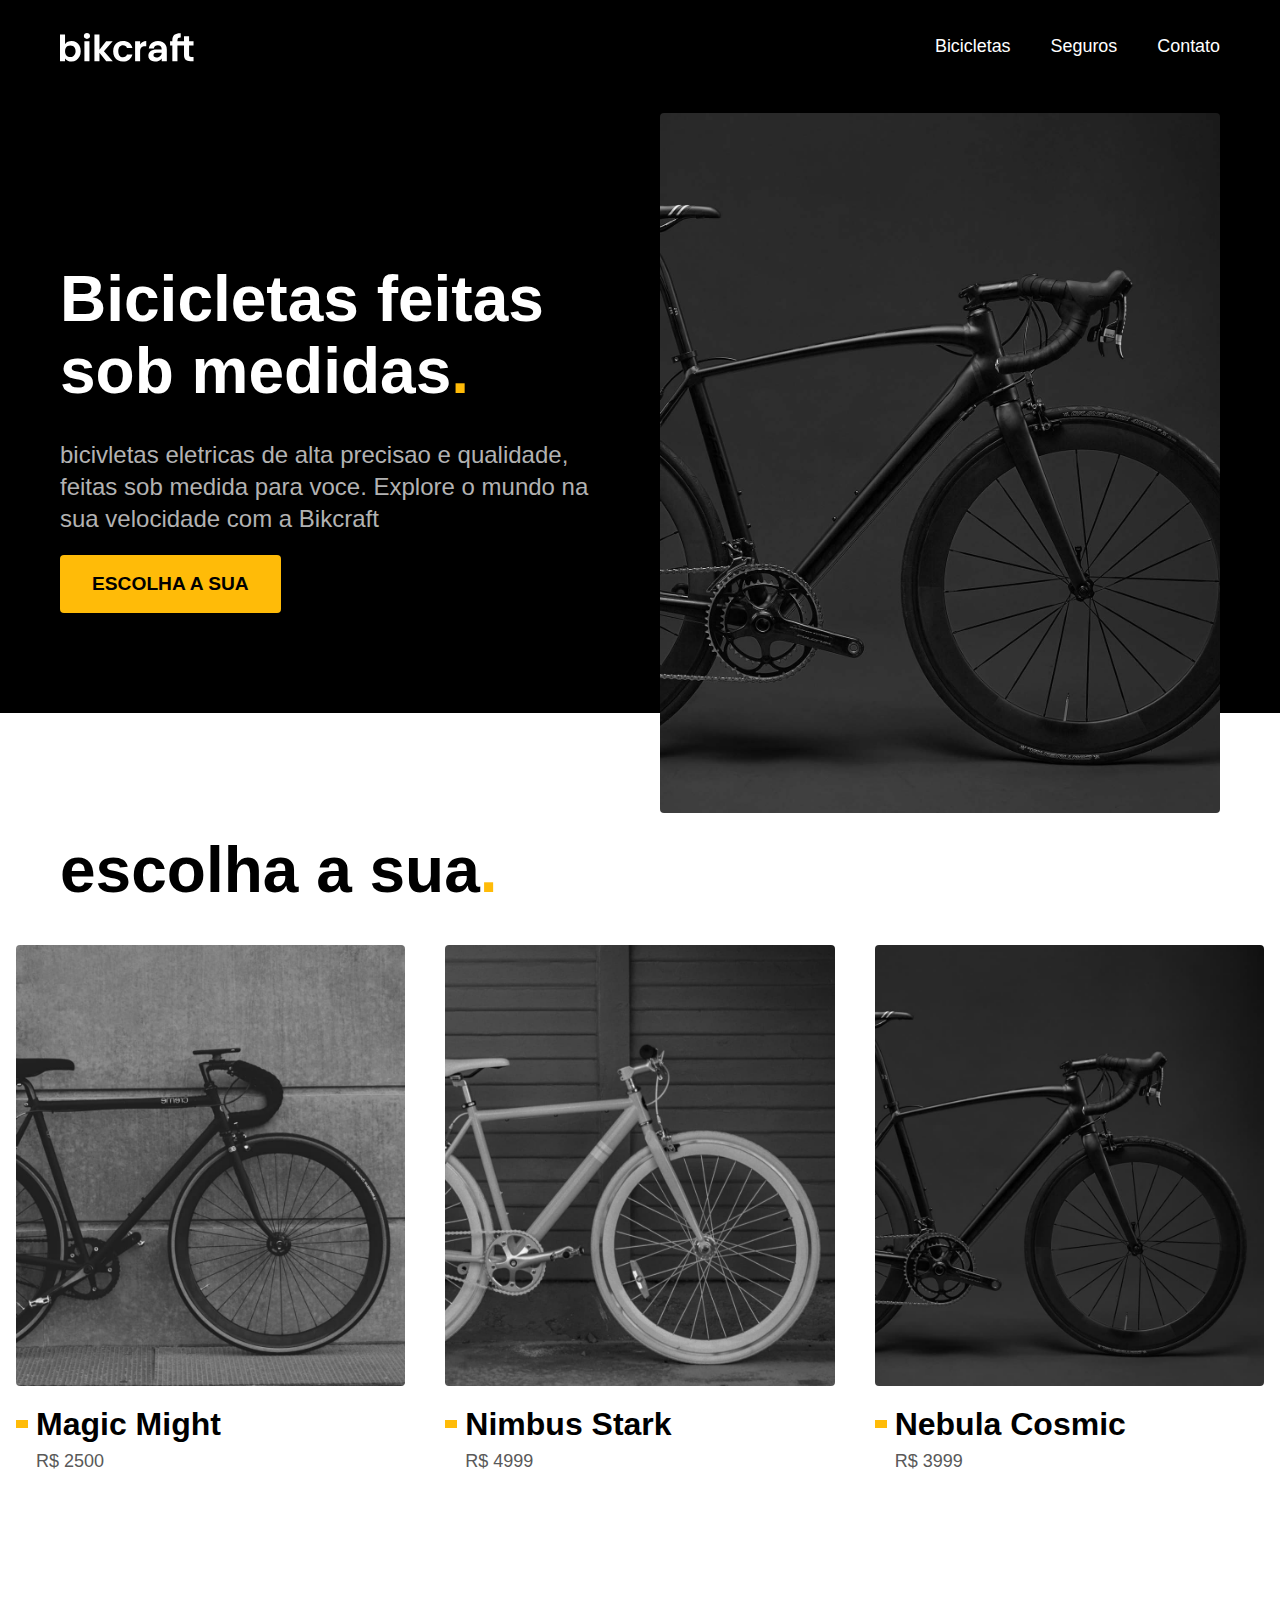
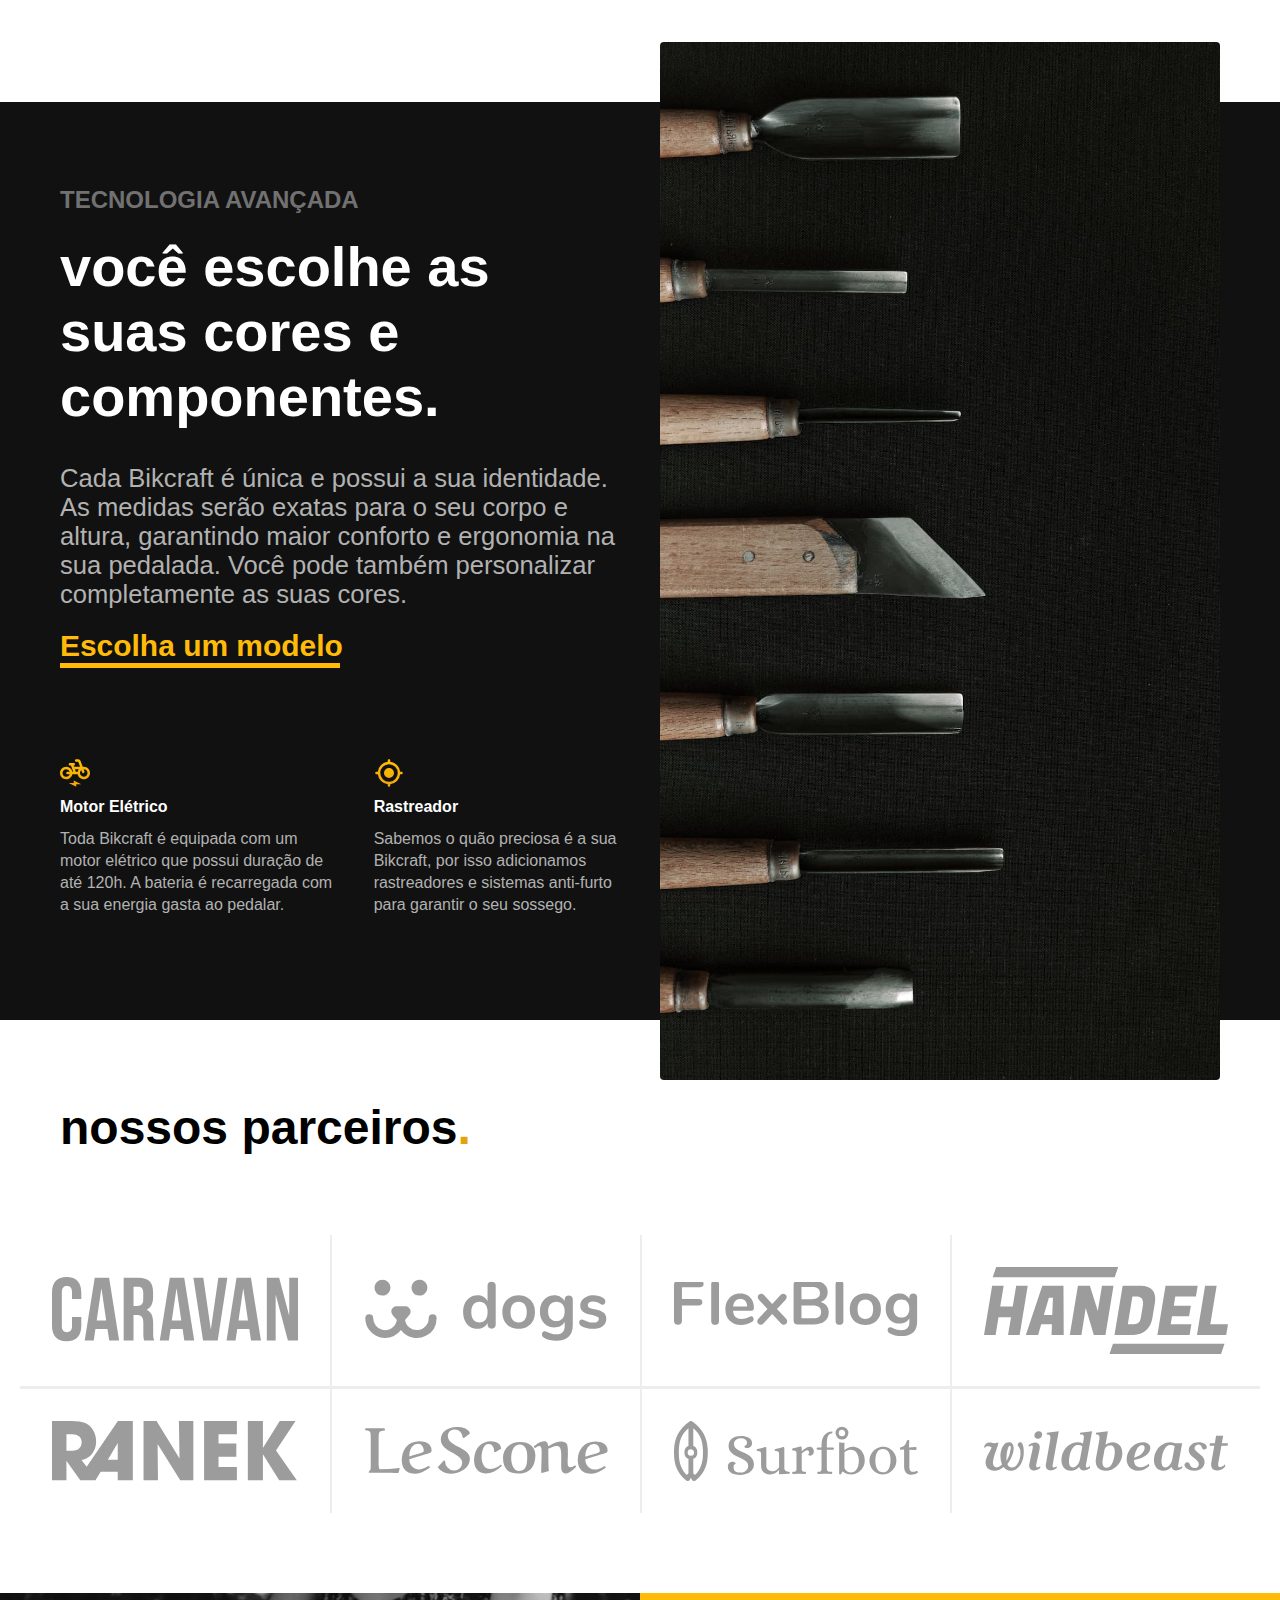
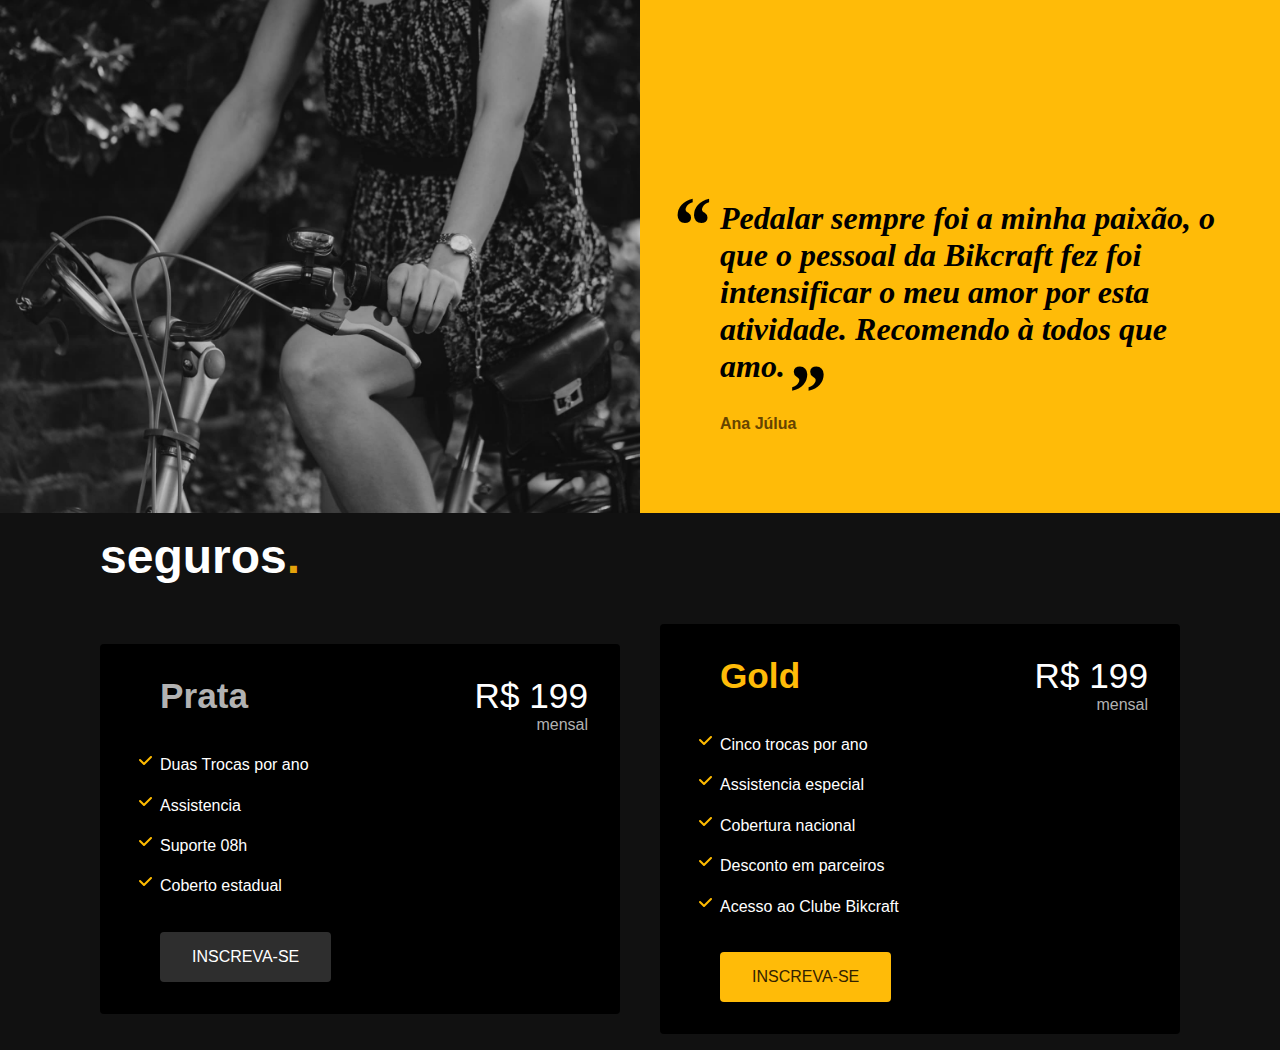
==== commit 8c394f40: "arrumamos o media screen do ultimo container e outros tbm" ====
--- a/index.html
+++ b/index.html
@@ -151,8 +151,9 @@
       </div>
     </div>
     <div class="seguros">
-      <h1>Seguro<span>.</span></h1>
+      
       <ul class="item-seguros">
+        <h1>seguros<span>.</span></h1>
         <li class="sub-itens-seguros">
           <h1>Prata</h1>
           <span
--- a/style.css
+++ b/style.css
@@ -333,12 +333,10 @@
     background-color: var(--c11-color);
     
 }
-.seguros > h1{
-    max-width: 1200px;
-    margin: 0 auto;
+.item-seguros > h1{
     font-size: 3rem;
     color: var(--W);
-    padding-left: 20px;
+   grid-column: 1/3;
 }
 .seguros h1 > span{
     color: var(--p2-color);
@@ -413,7 +411,12 @@
 .item-seguros li > a{
     grid-column: 1/-1;
 }
-@media screen and (max-width:950px) and (max-width:1400px){
+@media screen and (max-width:1450px) {
+    .escolha-sua-bg ul{
+        margin: 0 1rem;
+    }
+}
+@media screen and (max-width:950px){
     .escolha-sua-bg ul{
         gap: 1.5rem;
         margin: 0 1rem;
@@ -495,6 +498,22 @@
           margin: 0 auto;
           text-align: center;
       }
+}
+@media screen and (max-width:800px) {
+    .item-seguros{
+       grid-template-columns: 1fr;
+       padding: 1rem 1.5rem;
+      
+    }
+    .item-seguros > h1{
+        padding-top: 2rem;
+        grid-column: auto;
+        font-size: 2rem;
+    }
+    section > h2{
+         font-size: 2rem;
+    }
+    
 }
 @media(max-width:600px){
     .header{
@@ -518,9 +537,7 @@
         height: 2px;
         background-color: var(--W);
       }
-}
-@media screen and (max-width:600px) {
-    .escolha-sua{
+      .escolha-sua{
         padding-bottom: 0;
     }
     .textos h1{
@@ -535,4 +552,4 @@
         flex-direction: column;
         gap: 40px;
     }
-}+}
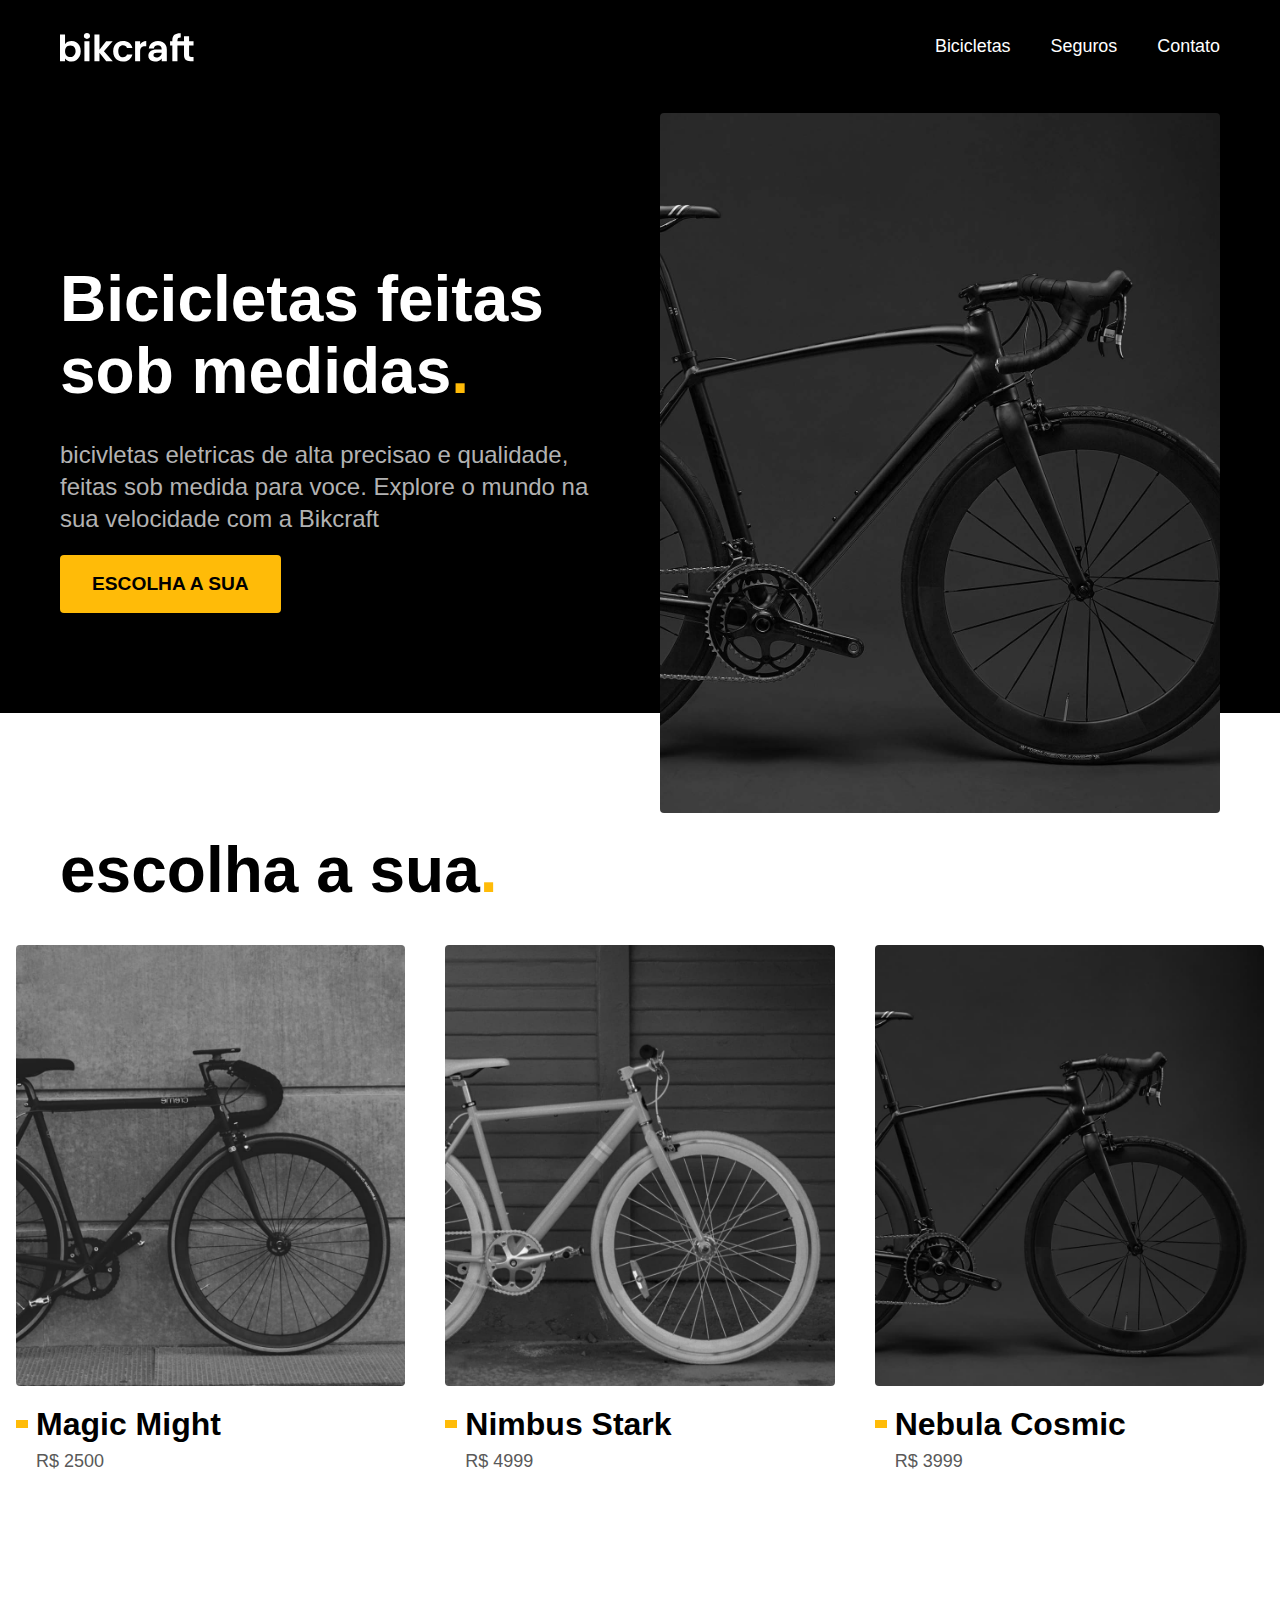
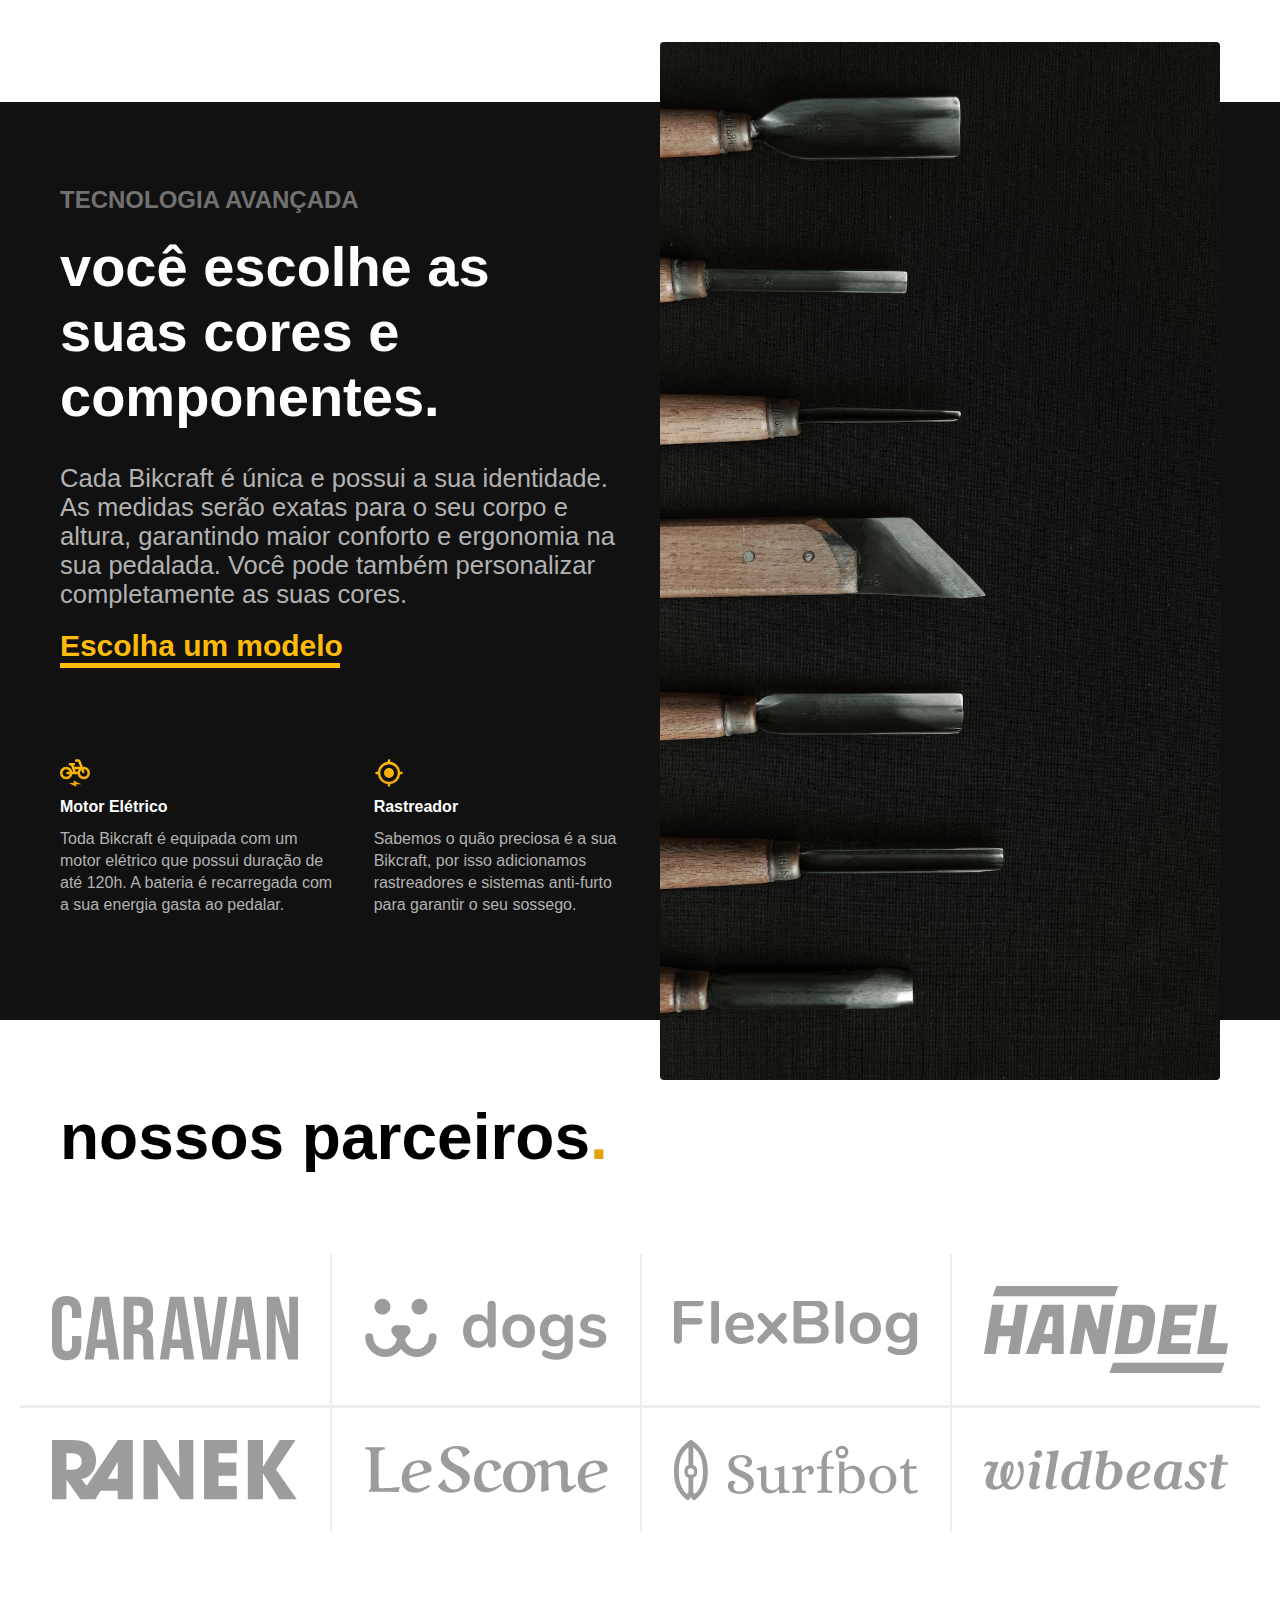
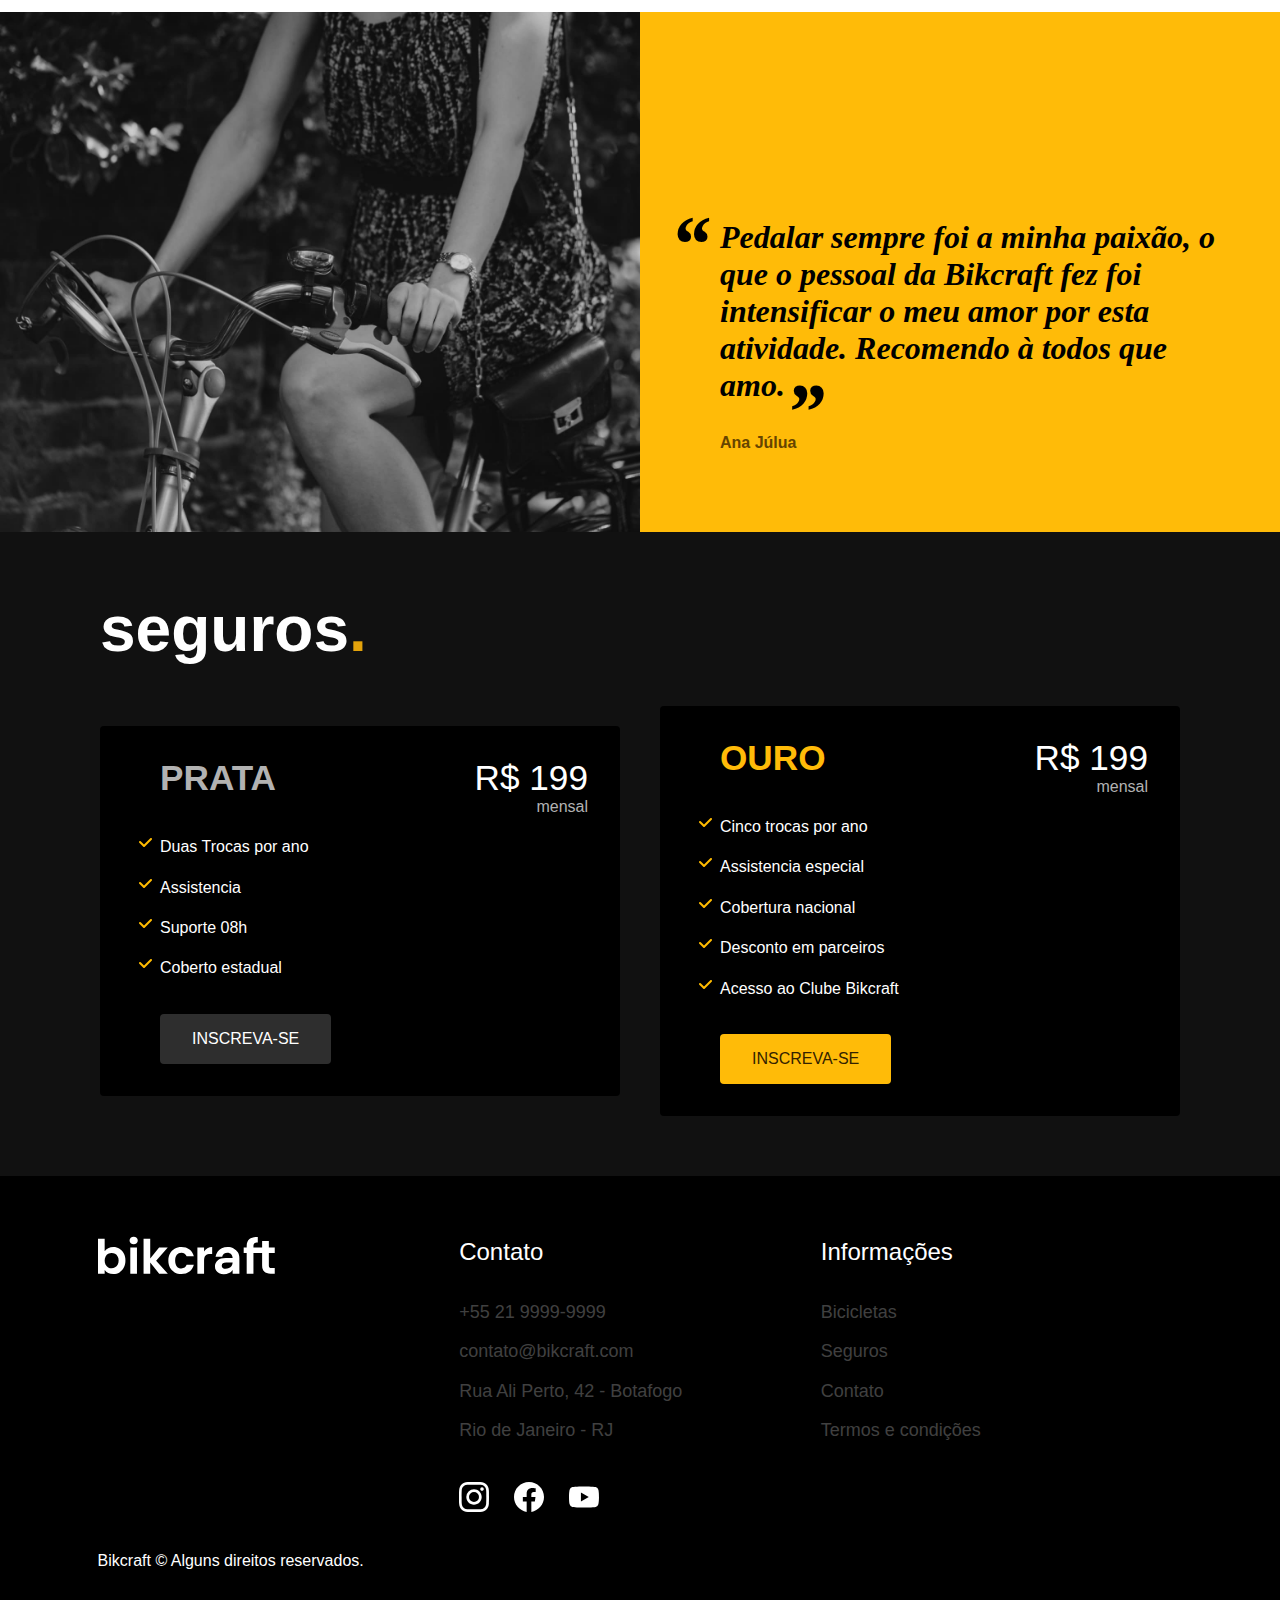
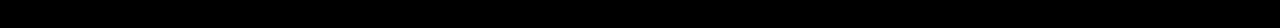
==== commit 8bc8efe6: "adicionando footer e arrumando uns espacamentos" ====
--- a/index.html
+++ b/index.html
@@ -151,7 +151,6 @@
       </div>
     </div>
     <div class="seguros">
-      
       <ul class="item-seguros">
         <h1>seguros<span>.</span></h1>
         <li class="sub-itens-seguros">
@@ -170,7 +169,7 @@
           <a href="./">Inscreva-se</a>
         </li>
         <li class="sub-itens-seguros">
-          <h1>Gold</h1>
+          <h1>Ouro</h1>
           <span
             ><p>R$ 199</p>
             <p>mensal</p>
@@ -186,5 +185,28 @@
         </li>
       </ul>
     </div>
+    <footer>
+      <div class="footer-bg">
+        <img src="./img/bikcraft.svg" alt="Logo da marca" />
+        <ul class="lista-um">
+          <h3>Contato</h3>
+          <li>+55 21 9999-9999</li>
+          <li>contato@bikcraft.com</li>
+          <li>Rua Ali Perto, 42 - Botafogo</li>
+          <li>Rio de Janeiro - RJ</li>
+          <ul><img src="./img/redes/instagram.svg" alt="">
+            <img src="./img/redes/facebook.svg" alt="">
+            <img src="./img/redes/youtube.svg" alt=""></ul>
+        </ul>
+        <ul class="lista-dois">
+          <h3>Informações</h3>
+          <li>Bicicletas</li>
+          <li>Seguros</li>
+          <li>Contato</li>
+          <li>Termos e condições</li>
+        </ul>
+        <p>Bikcraft © Alguns direitos reservados.</p>
+      </div>
+    </footer>
   </body>
 </html>
--- a/style.css
+++ b/style.css
@@ -251,7 +251,7 @@
 section h2 {
     margin: 0 auto;
     max-width: 1200px;
-    font-size: 3rem;
+    font-size: 4rem;
     color:var(--c12-color);
     padding-left: 20px;
 }
@@ -334,7 +334,7 @@
     
 }
 .item-seguros > h1{
-    font-size: 3rem;
+    font-size: 4rem;
     color: var(--W);
    grid-column: 1/3;
 }
@@ -347,7 +347,7 @@
     grid-template-columns: repeat(2, 1fr);
     gap:40px;
     align-items: center;
-    padding: 1rem 3.75rem ;
+    padding:3.75rem ;
     margin: 0 auto;
 }
 .item-seguros > li{
@@ -363,6 +363,7 @@
 }
 .item-seguros li h1, .item-seguros li span p:nth-last-child(2){
     font-size: 2.2rem;
+    text-transform: uppercase;
 }
 .item-seguros li span > p:last-child{
     color: var(--c5-color);
@@ -411,6 +412,42 @@
 .item-seguros li > a{
     grid-column: 1/-1;
 }
+footer{
+    background-color: black;
+}
+.footer-bg{
+    max-width: 1200px;
+    display: grid;
+    grid-template-columns: repeat(3, 1fr);
+    margin: 0 auto;
+    padding: 3.6rem;
+}
+.footer-bg img{
+    max-width: 180px;
+}
+.lista-um ul{
+    margin-top: 40px;
+    display: flex;
+    gap: 25px;
+}
+.lista-um h3, .lista-dois h3{
+    font: 400 1.5rem/1.5 "Roboto", sans-serif;
+    margin-bottom: 30px;
+}
+.lista-um li, .lista-dois >li{
+    color:var(--c9-color);
+    font: 500 1.125rem/1.35 "Roboto", sans-serif;
+    margin-bottom: 15px;
+}
+.lista-dois >li:hover, .lista-um li:nth-child(-n + 3):hover {
+color: var(--c3-color);
+}
+.lista-um ul > img{
+    max-width: 30px;
+}
+.footer-bg p{
+    margin-top: 40px;
+}
 @media screen and (max-width:1450px) {
     .escolha-sua-bg ul{
         margin: 0 1rem;
@@ -513,7 +550,13 @@
     section > h2{
          font-size: 2rem;
     }
+    .footer-bg{
+        grid-template-columns: repeat(2,1fr);
+    }
     
+    .footer-bg > img{
+        display: none;
+    }
 }
 @media(max-width:600px){
     .header{
@@ -552,4 +595,7 @@
         flex-direction: column;
         gap: 40px;
     }
-}
+    .footer-bg{
+        grid-template-columns: 1fr;
+    }
+}
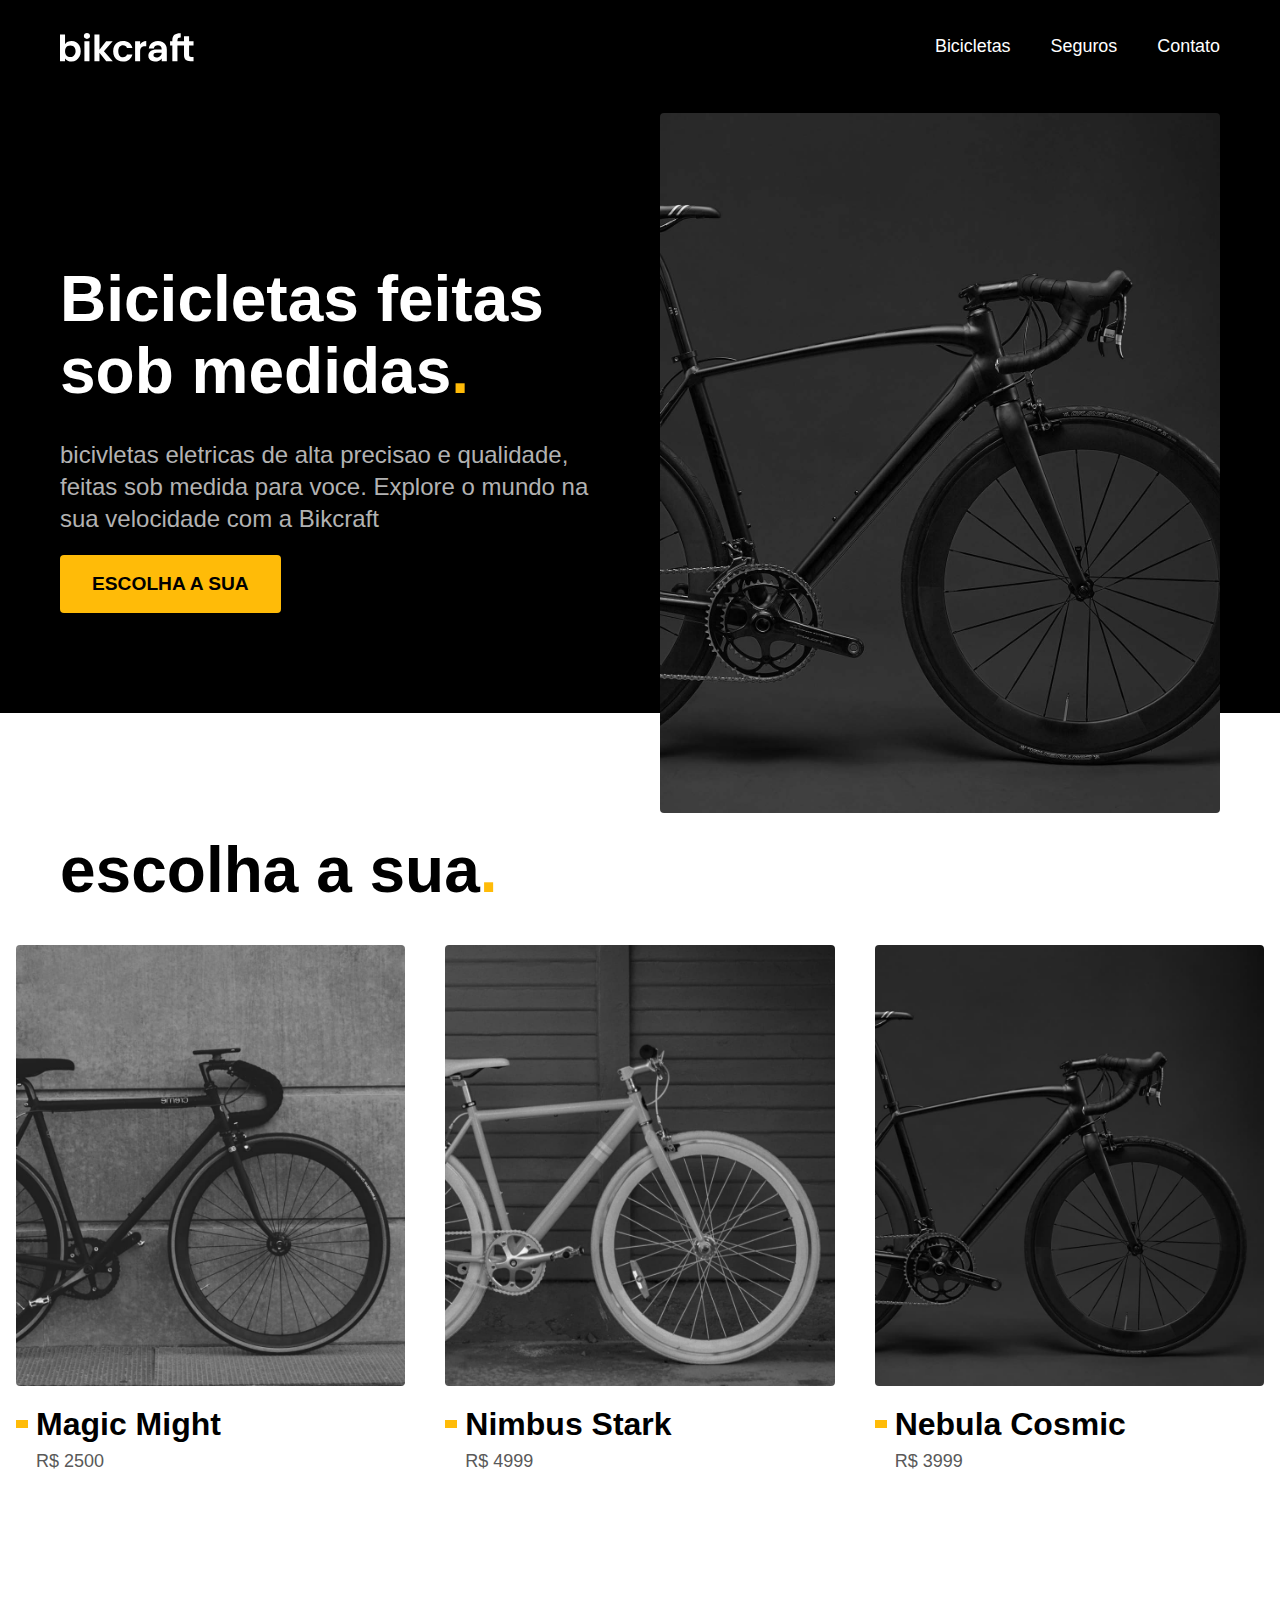
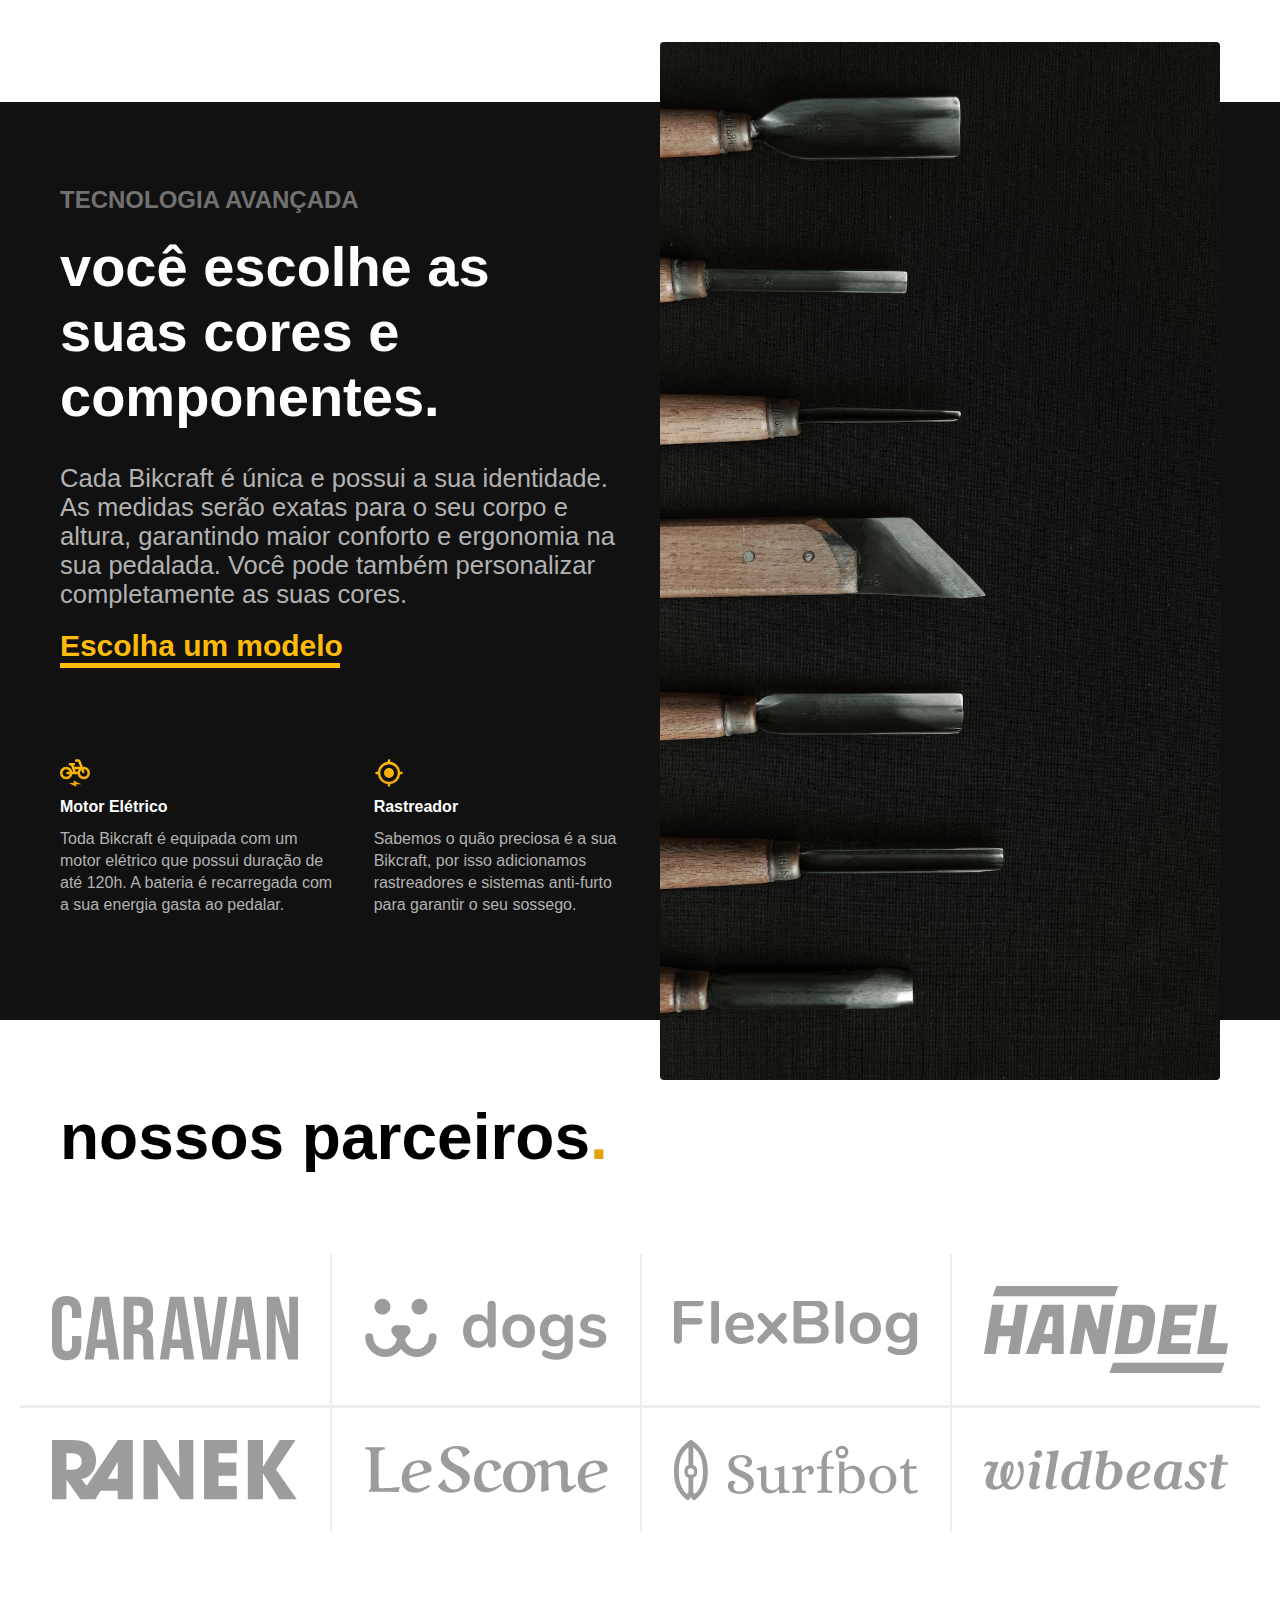
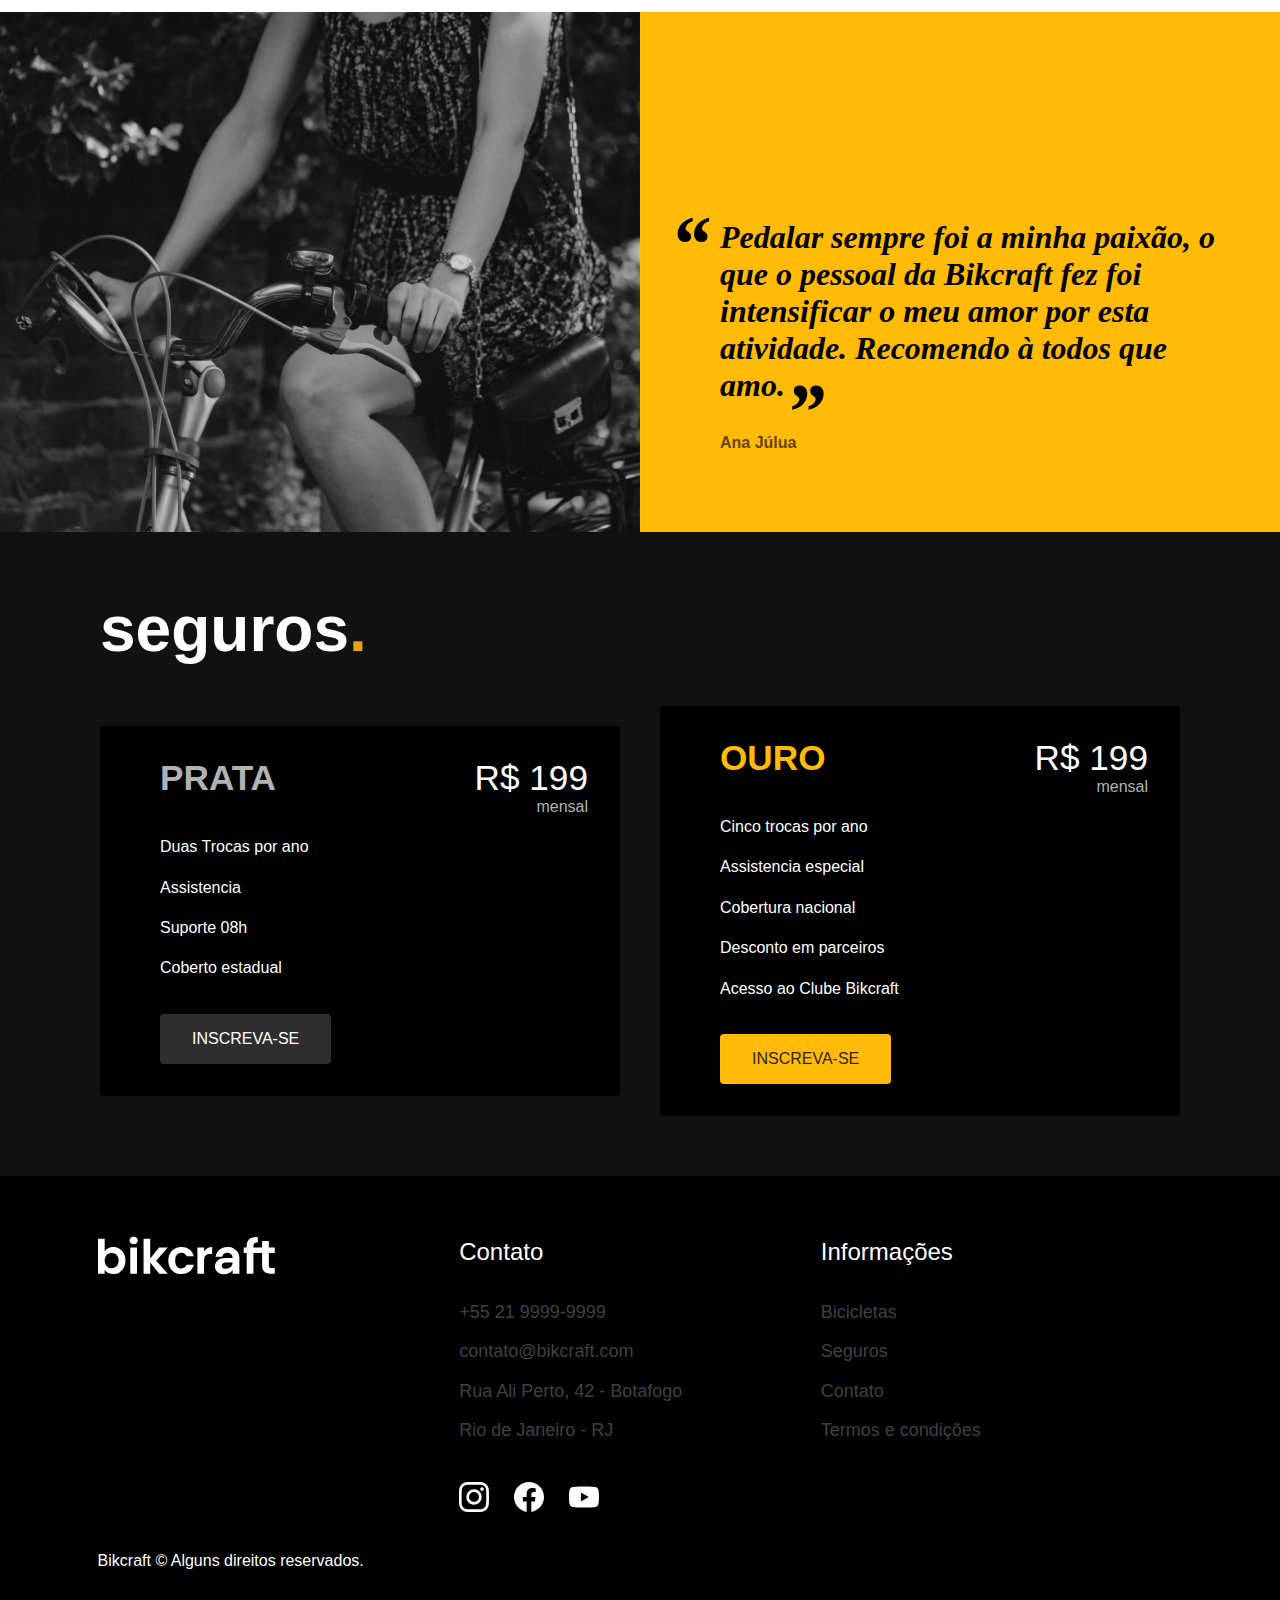
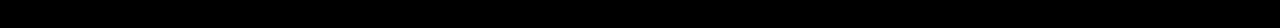
==== commit 4802782b: "adicionando uma nova pagina" ====
--- a/index.html
+++ b/index.html
@@ -14,13 +14,13 @@
       type="image/x-icon"
     />
     <title>Bikcraft-Bicicletas Elétricas</title>
-    <link rel="stylesheet" href="style.css" />
+    <link rel="stylesheet" href="./style/style.css" />
   </head>
 
   <body>
     <header class="header-bg">
       <div class="header">
-        <a href="./"><img src="./img/bikcraft.svg" alt="Logo da marca" /></a>
+        <a href="./Bicletar.html"><img src="./img/bikcraft.svg" alt="Logo da marca" /></a>
         <ul class="header-menu">
           <li><a href="./bicicleta.html">Bicicletas</a></li>
           <li><a href="./seguros.html">Seguros</a></li>
@@ -194,9 +194,11 @@
           <li>contato@bikcraft.com</li>
           <li>Rua Ali Perto, 42 - Botafogo</li>
           <li>Rio de Janeiro - RJ</li>
-          <ul><img src="./img/redes/instagram.svg" alt="">
-            <img src="./img/redes/facebook.svg" alt="">
-            <img src="./img/redes/youtube.svg" alt=""></ul>
+          <ul>
+            <img src="./img/redes/instagram.svg" alt="" />
+            <img src="./img/redes/facebook.svg" alt="" />
+            <img src="./img/redes/youtube.svg" alt="" />
+          </ul>
         </ul>
         <ul class="lista-dois">
           <h3>Informações</h3>
--- a/style/style.css
+++ b/style/style.css
@@ -0,0 +1,621 @@
+* {
+  margin: 0;
+  padding: 0;
+  box-sizing: border-box;
+  list-style: none;
+  text-decoration: none;
+}
+body {
+  background-color: white;
+  font-family: Arial, Helvetica, sans-serif;
+  color: var(--W);
+}
+:root {
+  --c12-color: #000000;
+  --c11-color: #111111;
+  --c10-color: #2e2e2e;
+  --c9-color: #404040;
+  --c8-color: #595959;
+  --c7-color: #717171;
+  --c6-color: #9c9c9c;
+  --c5-color: #b2b2b2;
+  --c4-color: #cccccc;
+  --c3-color: #dedede;
+  --c2-color: #ededed;
+  --c1-color: #f7f7f7;
+  --W: #ffffff;
+  --p5-color: #332200;
+  --p4-color: #664400;
+  --p3-color: #a66f00;
+  --p2-color: #e4a30b;
+  --p1-color: #ffbb08;
+}
+a {
+  color: inherit;
+}
+.header-bg {
+  background-color: var(--c12-color);
+}
+.header {
+  display: flex;
+  flex-wrap: wrap;
+  justify-content: space-between;
+  align-items: center;
+  padding: 1.25rem;
+  max-width: 1200px;
+  margin: 0 auto;
+  padding: 1.25rem;
+}
+.header-menu {
+  display: flex;
+  flex-wrap: wrap;
+  gap: 2.5rem;
+}
+.header-menu a {
+  display: inline-block;
+  padding: 1rem 0;
+  color: var(--W);
+  font-size: 1.12rem;
+  position: relative;
+}
+.header-menu a::after {
+  content: "";
+  display: block;
+  height: 2px;
+  width: 0%;
+  background-color: var(--W);
+  margin-top: 4px;
+  transition: 0.3s;
+  position: absolute;
+}
+.header-menu a:hover::after {
+  width: 100%;
+}
+img {
+  width: 100%;
+  display: block;
+}
+.introducao {
+  display: grid;
+  grid-template-columns: repeat(2, 1fr);
+  gap: 0 2.5rem;
+  max-width: 1200px;
+  padding: 1.25rem;
+  margin: 0 auto;
+}
+.introducao-bg {
+  background-color: rgb(0, 0, 0);
+  box-shadow: inset 0 -120px rgb(255, 255, 255);
+}
+.introducao-conteudo {
+  align-self: end;
+  padding-bottom: 12.5rem;
+}
+.introducao-conteudo h1 {
+  font-size: 4rem;
+  margin-bottom: 2rem;
+  line-height: 1.125;
+}
+.introducao-conteudo span,
+.escolha-sua-bg div span {
+  color: var(--p1-color);
+}
+.introducao-conteudo p {
+  color: var(--c5-color);
+  line-height: 2rem;
+  font-size: 1.5rem;
+  margin-bottom: 1.25rem;
+}
+.introducao-conteudo a {
+  display: inline-block;
+  font-size: 1.2rem;
+  font-weight: bold;
+  line-height: 1.33;
+  text-transform: uppercase;
+  color: var(--c12-color);
+  padding: 1rem 2rem;
+  border-radius: 4px;
+  background-color: var(--p1-color);
+  box-shadow: 0px 1px 2px rgb(0, 0, 0, 0.1);
+}
+.introducao-conteudo a:hover {
+  background-color: #e2a408;
+}
+.introducao img,
+.container-img img {
+  height: 100%;
+  object-fit: cover;
+  border-radius: 4px;
+}
+.escolha-sua {
+  color: var(--c12-color);
+  padding-bottom: 150px;
+}
+.escolha-sua-bg > div {
+  max-width: 1200px;
+  margin: 0 auto;
+  font-size: 2rem;
+  font-weight: bold;
+  margin-bottom: 2.4rem;
+  padding-left: 20px;
+}
+.escolha-sua-bg ul {
+  max-width: 1400px;
+  margin: 0 auto;
+  display: grid;
+  grid-template-columns: repeat(3, 1fr);
+  gap: 2.5rem;
+}
+.escolha-sua-bg img {
+  max-width: 100%;
+  min-width: 280px;
+  border-radius: 4px;
+  margin-bottom: 20px;
+  object-fit: cover;
+}
+.escolha-sua-bg ul a li div > h2 {
+  font-size: 2rem;
+  margin-bottom: 0.5rem;
+  display: flex;
+  align-items: center;
+}
+.escolha-sua-bg h2::before {
+  content: "";
+  display: inline-block;
+  width: 12px;
+  height: 8px;
+  background-color: var(--p1-color);
+  margin-right: 8px;
+  transition: width 0.2s;
+}
+.escolha-sua-bg a:hover h2::before {
+  width: 24px;
+}
+.escolha-sua-bg ul a li span {
+  color: var(--c8-color);
+  padding-left: 20px;
+  font-size: 1.125rem;
+}
+article {
+  box-shadow: inset 0 -80px var(--W), inset 0 80px var(--W);
+  background-color: var(--c11-color);
+}
+.tecnologia-avancada {
+  display: grid;
+  grid-template-columns: repeat(2, 1fr);
+  gap: 0 2.5rem;
+  max-width: 1200px;
+  padding: 1.25rem;
+  margin: 0 auto;
+}
+.textos {
+  padding: 9rem 0;
+}
+.textos h1 {
+  font-size: 1.5rem;
+  color: var(--c7-color);
+  margin-bottom: 20px;
+}
+.textos h2 {
+  font-size: 3.5rem;
+  margin-bottom: 35px;
+}
+.textos p {
+  font-size: 1.6rem;
+  color: var(--c5-color);
+  margin-bottom: 20px;
+}
+.textos a {
+  font-size: 1.6rem;
+  color: var(--p1-color);
+  display: inline-block;
+}
+.textos a h3 {
+  display: flex;
+  flex-direction: column-reverse;
+}
+.textos h3::before {
+  display: block;
+  content: "";
+  width: 17.5rem;
+  height: 5px;
+  background-color: var(--p1-color);
+}
+.textos a:hover h3::before {
+  background-color: var(--W);
+}
+.textos h3:hover {
+  color: var(--W);
+}
+.textos ul {
+  margin-top: 90px;
+  display: flex;
+  gap: 40px;
+}
+.textos li {
+  display: flex;
+  flex-direction: column;
+}
+.textos li h4 {
+  margin-bottom: 12px;
+}
+.textos li p {
+  font-size: 1rem;
+  line-height: 22px;
+}
+.textos li img {
+  width: 30px;
+  margin-bottom: 10px;
+}
+section h2 {
+  margin: 0 auto;
+  max-width: 1200px;
+  font-size: 4rem;
+  color: var(--c12-color);
+  padding-left: 20px;
+}
+section h2 > span {
+  color: var(--p2-color);
+}
+section ul {
+  max-width: 1400px;
+  display: grid;
+  grid-template-columns: repeat(4, 1fr);
+  margin: 0 auto;
+  padding: 5rem 20px;
+}
+section ul li {
+  display: flex;
+  padding: 2rem;
+  border-left: 2px solid var(--c2-color);
+}
+section ul li {
+  border-top: solid var(--c2-color);
+}
+section ul li:nth-last-child(n + 5) {
+  border-top: 2px solid var(--cor-2);
+}
+section ul li img {
+  max-width: 100%;
+  height: auto;
+  display: block;
+  margin: auto;
+}
+section ul li:first-child,
+section ul li:nth-child(5) {
+  border-left: none;
+}
+.pedalar {
+  display: grid;
+  grid-template-columns: repeat(2, 1fr);
+  background-color: var(--p1-color);
+}
+.pedalada-img > img {
+  width: 100%;
+  height: 100%;
+  max-height: 520px;
+  object-fit: cover;
+}
+.texto-pedalar {
+  color: black;
+  align-self: end;
+  padding: 40px 40px 80px 80px;
+}
+.texto-pedalar p {
+  position: relative;
+  max-width: 32ch;
+  font-size: 2rem;
+  font-family: "Merriweather", serif;
+  font-style: italic;
+  font-weight: 900;
+  margin-bottom: 30px;
+}
+.texto-pedalar p::before {
+  content: "“";
+  left: -50px;
+  top: -20px;
+}
+.texto-pedalar p::after {
+  content: "”";
+}
+.texto-pedalar p::after,
+.texto-pedalar p::before {
+  font-size: 5rem;
+  color: var(--cor-p2);
+  position: absolute;
+}
+.texto-pedalar span {
+  color: var(--p4-color);
+  font-weight: 600;
+}
+.seguros {
+  background-color: var(--c11-color);
+}
+.item-seguros > h1 {
+  font-size: 4rem;
+  color: var(--W);
+  grid-column: 1/3;
+}
+.seguros h1 > span {
+  color: var(--p2-color);
+}
+.item-seguros {
+  max-width: 1200px;
+  display: grid;
+  grid-template-columns: repeat(2, 1fr);
+  gap: 40px;
+  align-items: center;
+  padding: 3.75rem;
+  margin: 0 auto;
+}
+.item-seguros > li {
+  display: grid;
+  grid-template-columns: 1fr auto;
+  padding: 32px 32px 32px 60px;
+  border-radius: 4px;
+  background-color: var(--c12-color);
+}
+.item-seguros li > h1 {
+  color: var(--c5-color);
+  margin-bottom: 2.5rem;
+}
+.item-seguros li h1,
+.item-seguros li span p:nth-last-child(2) {
+  font-size: 2.2rem;
+  text-transform: uppercase;
+}
+.item-seguros li span > p:last-child {
+  color: var(--c5-color);
+  text-align: end;
+}
+.item-seguros li ul > li {
+  color: var(--W);
+  position: relative;
+  align-items: center;
+  margin-bottom: 1.4rem;
+}
+.item-seguros li ul > li::before {
+  display: inline-block;
+  content: "";
+  background-image: url(./img/icones/lista.svg);
+  position: absolute;
+  width: 13px;
+  height: 9px;
+  left: -21px;
+}
+.item-seguros li > a {
+  display: inline-block;
+  max-width: max-content;
+  background-color: var(--c10-color);
+  padding: 1rem 2rem;
+  border-radius: 4px;
+  border: none;
+  box-shadow: 0 1px 2px rgb(0 0 0 / 10%);
+  text-transform: uppercase;
+  color: var(--W);
+  margin-top: 0.9rem;
+}
+.item-seguros li:last-child a {
+  background: var(--p1-color);
+  color: var(--p5-color);
+}
+.sub-itens-seguros:last-child h1 {
+  color: var(--p1-color);
+}
+.sub-itens-seguros:first-child a:hover {
+  background-color: var(--c9-color);
+}
+.sub-itens-seguros:last-child a:hover {
+  background-color: #e2a408;
+}
+.item-seguros li > a {
+  grid-column: 1/-1;
+}
+footer {
+  background-color: black;
+}
+.footer-bg {
+  max-width: 1200px;
+  display: grid;
+  grid-template-columns: repeat(3, 1fr);
+  margin: 0 auto;
+  padding: 3.6rem;
+}
+.footer-bg img {
+  max-width: 180px;
+}
+.lista-um ul {
+  margin-top: 40px;
+  display: flex;
+  gap: 25px;
+}
+.lista-um h3,
+.lista-dois h3 {
+  font: 400 1.5rem/1.5 "Roboto", sans-serif;
+  margin-bottom: 30px;
+}
+.lista-um li,
+.lista-dois > li {
+  color: var(--c9-color);
+  font: 500 1.125rem/1.35 "Roboto", sans-serif;
+  margin-bottom: 15px;
+}
+.lista-dois > li:hover,
+.lista-um li:nth-child(-n + 3):hover {
+  color: var(--c3-color);
+}
+.lista-um ul > img {
+  max-width: 30px;
+}
+.footer-bg p {
+  margin-top: 40px;
+}
+@media screen and (max-width: 1450px) {
+  .escolha-sua-bg ul {
+    margin: 0 1rem;
+  }
+}
+@media screen and (max-width: 950px) {
+  .escolha-sua-bg ul {
+    gap: 1.5rem;
+    margin: 0 1rem;
+    overflow: scroll;
+    overflow-y: hidden;
+    padding-bottom: 8px;
+  }
+  .escolha-sua-bg > li:last-child {
+    background-color: red;
+  }
+  .tecnologia-avancada {
+    grid-template-columns: 1fr;
+  }
+  .container-img {
+    display: none;
+  }
+}
+@media (max-width: 820px) {
+  .header-menu {
+    gap: 1.25rem;
+  }
+  .header-menu a {
+    background-color: var(--c11-color);
+    padding: 0.75rem 1rem;
+    border-radius: 4px;
+  }
+  .header-menu a::after {
+    display: none;
+  }
+  .header-menu a:hover {
+    background-color: var(--c10-color);
+  }
+  .introducao {
+    grid-template-columns: 1fr;
+  }
+  .introducao-conteudo {
+    padding-bottom: 1.5rem;
+  }
+  .introducao img {
+    height: 300px;
+  }
+  .escolha-sua-bg > div {
+    font-size: 1rem;
+  }
+  .escolha-sua {
+    display: block;
+  }
+  .introducao-conteudo h1,
+  .textos h1 {
+    font-size: 2rem;
+    margin-bottom: 0.5rem;
+  }
+  .introducao-conteudo p,
+  .textos p {
+    font-size: 1.125rem;
+    line-height: 1.5rem;
+  }
+
+  .introducao-conteudo a {
+    font-size: 1rem;
+    line-height: 1.33;
+    padding: 1rem 1rem;
+  }
+  section ul {
+    grid-template-columns: repeat(2, 1fr);
+  }
+  section ul li:nth-child(odd) {
+    border-left: none;
+  }
+  section ul li:nth-child(n + 3) {
+    border-top: 2px solid var(--c2-color);
+  }
+  .pedalar {
+    grid-template-columns: 1fr;
+  }
+  .pedalada-img > img {
+    max-height: 200px;
+  }
+  .texto-pedalar {
+    padding: 40px;
+    margin: 0 auto;
+    text-align: center;
+  }
+}
+@media screen and (max-width: 800px) {
+  .item-seguros {
+    grid-template-columns: 1fr;
+    padding: 1rem 1.5rem;
+  }
+  .item-seguros > h1 {
+    padding-top: 2rem;
+    grid-column: auto;
+    font-size: 2rem;
+  }
+  section > h2 {
+    font-size: 2rem;
+  }
+  .footer-bg {
+    grid-template-columns: repeat(2, 1fr);
+  }
+
+  .footer-bg > img {
+    display: none;
+  }
+}
+@media (max-width: 600px) {
+  .header {
+    flex-direction: column;
+  }
+  .header-menu {
+    gap: 0.75rem;
+    margin-top: 1rem;
+    flex-direction: column;
+    align-items: center;
+  }
+  .header-menu a {
+    padding: 0.5rem 0.75rem;
+    /*font-size:;*/
+  }
+  .header > a::after {
+    display: block;
+    width: 50%;
+    margin: 5px auto 0 auto;
+    content: "";
+    height: 2px;
+    background-color: var(--W);
+  }
+  .escolha-sua {
+    padding-bottom: 0;
+  }
+  .textos h1 {
+    font-size: 1.2rem;
+  }
+  .textos h2 {
+    font-size: 2rem;
+  }
+  .textos ul {
+    margin-top: 80px;
+    display: flex;
+    flex-direction: column;
+    gap: 40px;
+  }
+  .footer-bg {
+    grid-template-columns: 1fr;
+    padding: 1rem 1.5rem;
+  }
+  .lista-um ul {
+    margin-bottom: 40px;
+  }
+  .item-seguros li > a{
+    padding: 1rem 1.2rem;
+    font-size: 0.8rem;
+  }
+  .item-seguros li h1, .item-seguros li span p:nth-last-child(2){
+    font-size: 1.4rem;
+  }
+  .item-seguros li span > p:last-child{
+    font-size: 0.8rem;
+  }
+  .item-seguros li ul > li{
+    font-size: 1rem;
+  }
+}
